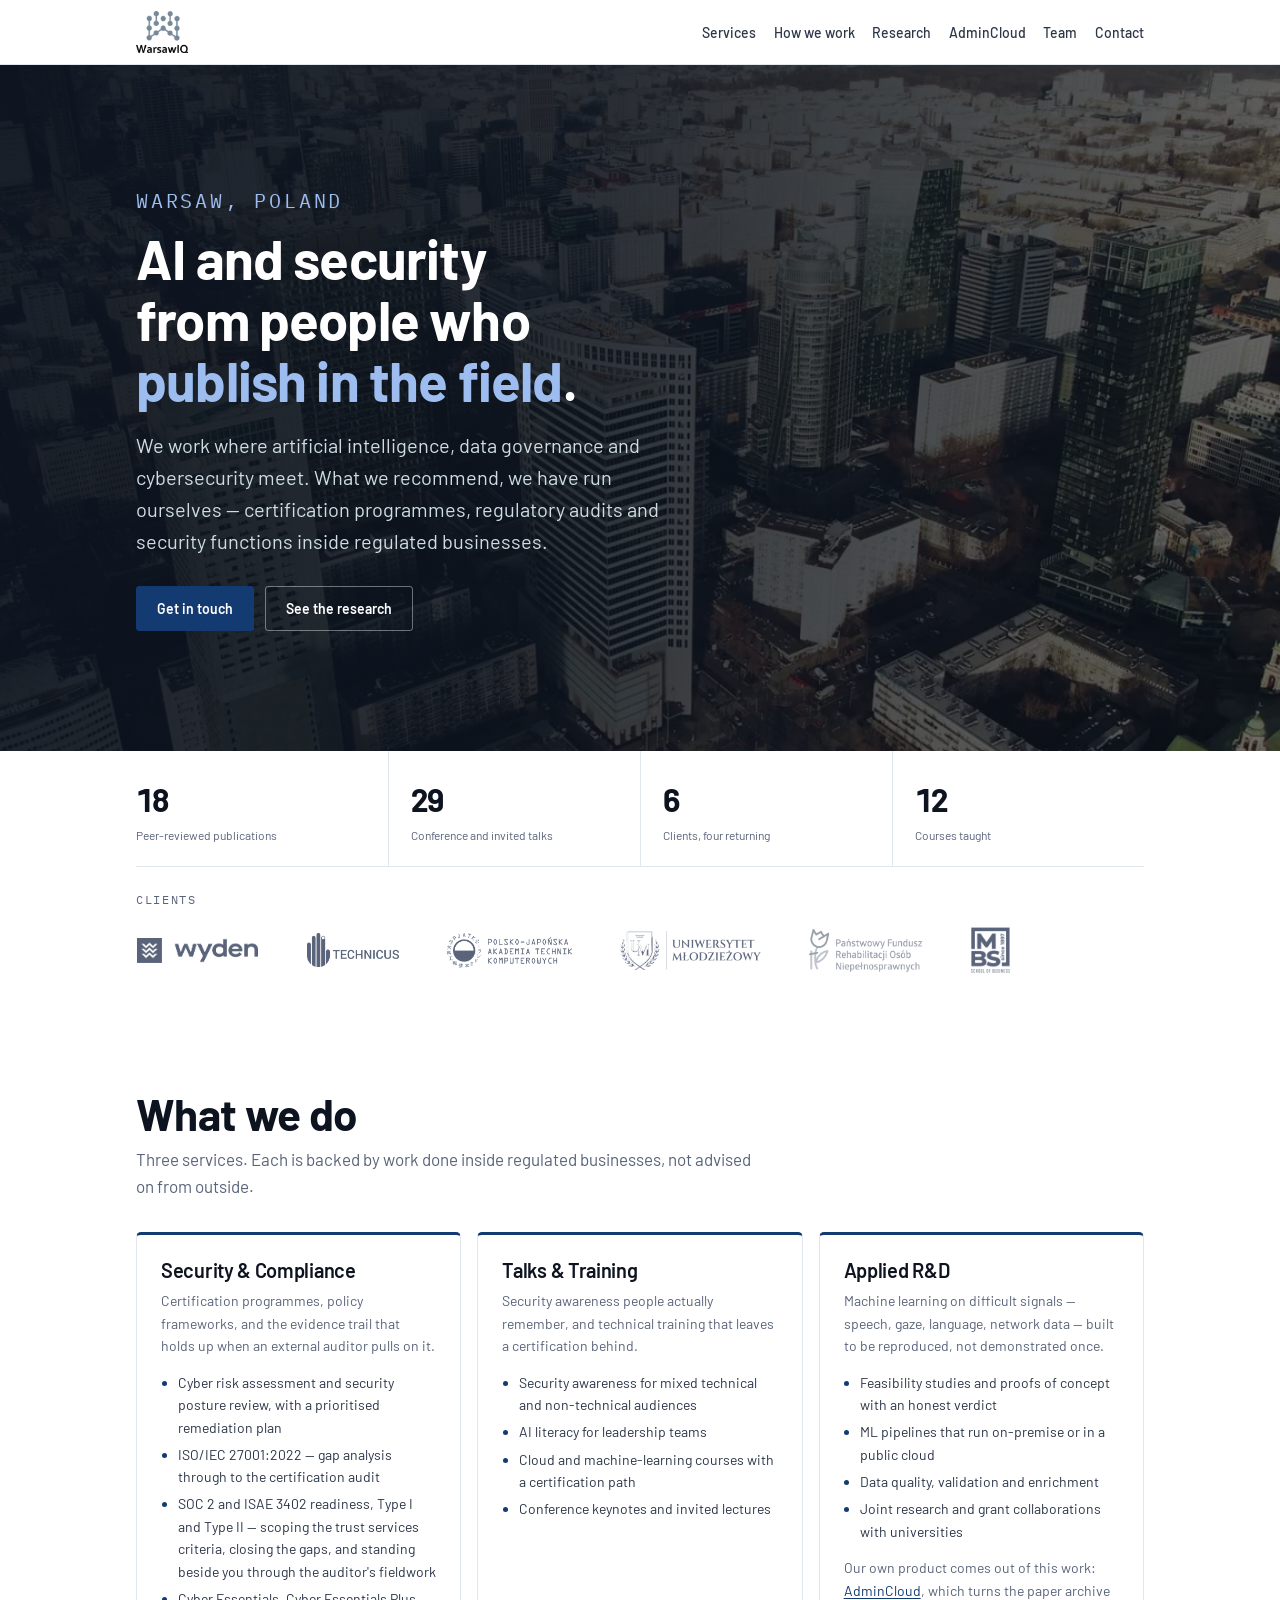
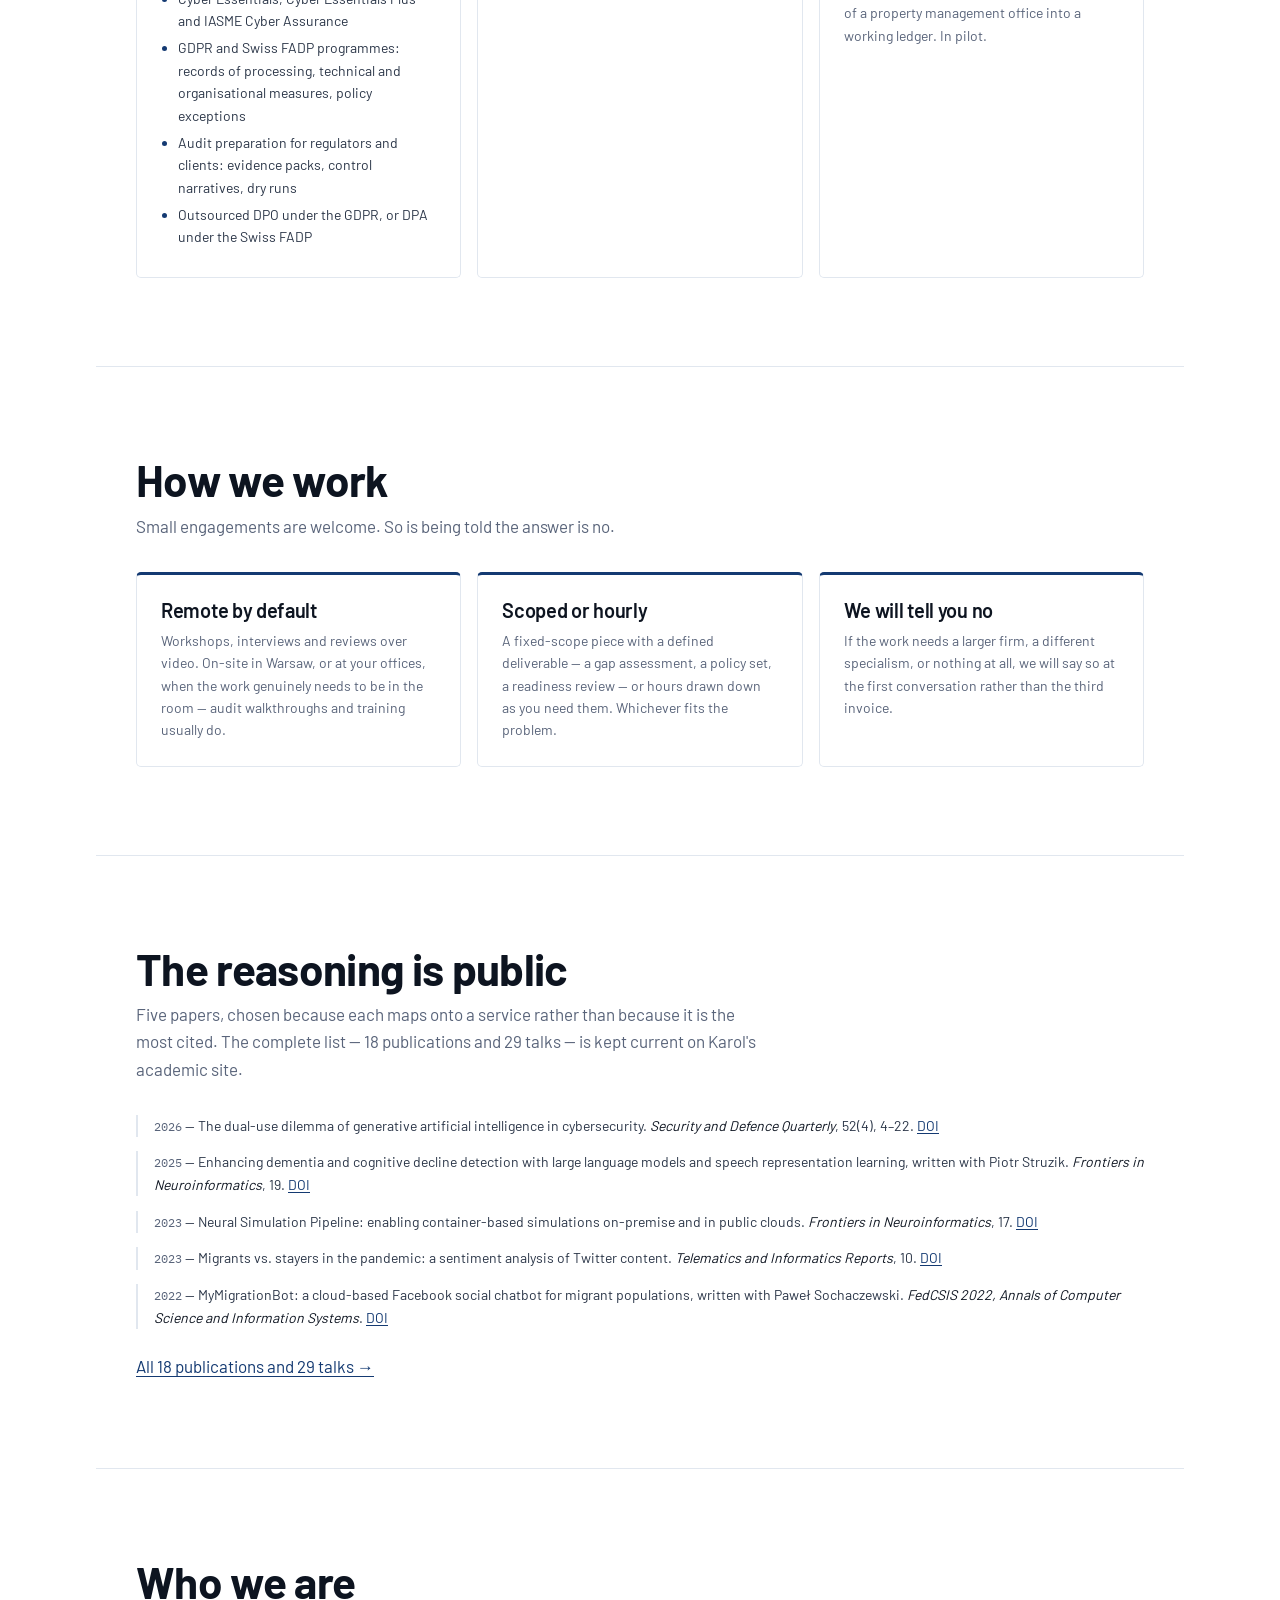
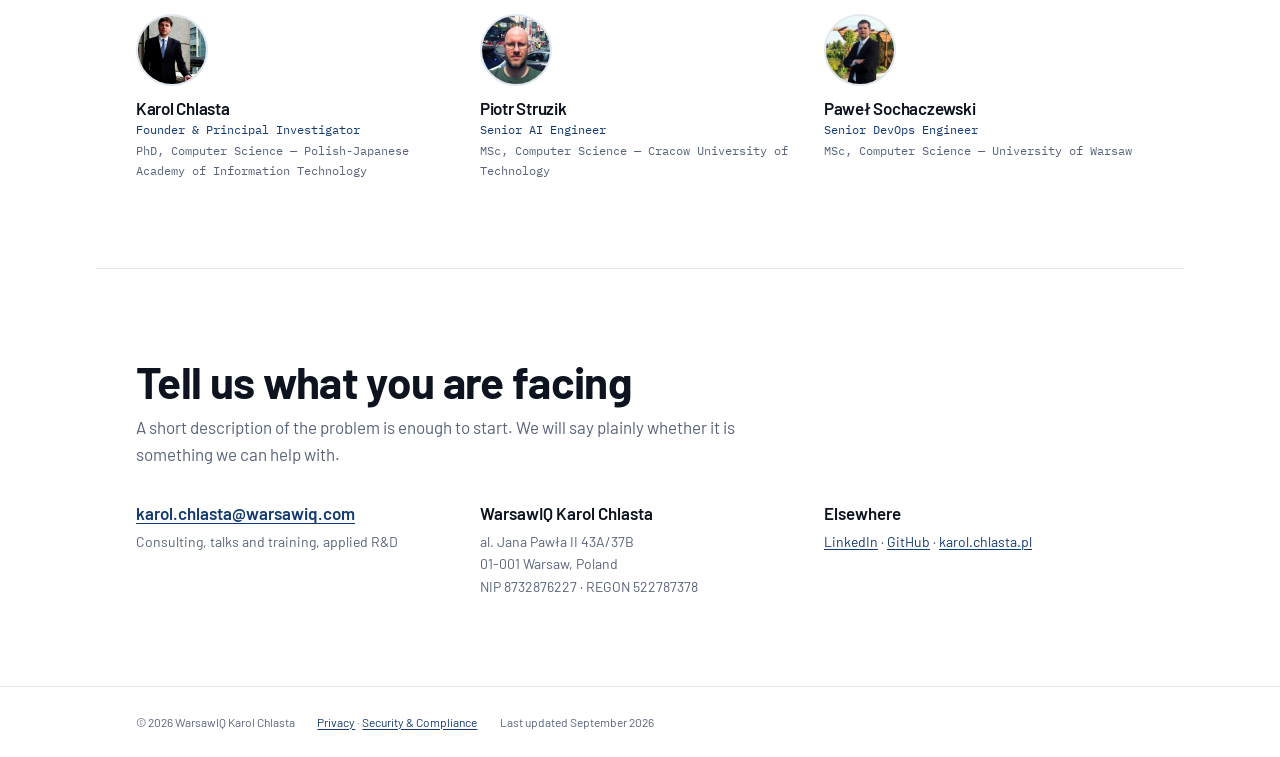
==== index.html @ de60cb81 "Give Paweł his senior title" ====
<!doctype html>
<html lang="en">
<head>
<meta charset="utf-8">
<meta name="viewport" content="width=device-width, initial-scale=1">
<title>WarsawIQ — AI and security from people who publish in the field</title>
<meta name="description" content="WarsawIQ is a Warsaw consultancy working where artificial intelligence, data governance and cybersecurity meet. Security and compliance, talks and training, applied R&amp;D.">
<link rel="canonical" href="https://warsawiq.com/">
<link rel="icon" href="/favicon.svg" type="image/svg+xml">
<link rel="manifest" href="/manifest.json">
<meta name="theme-color" content="#0d1218">

<meta property="og:type" content="website">
<meta property="og:title" content="WarsawIQ — AI and security from people who publish in the field">
<meta property="og:description" content="Security and compliance, talks and training, applied R&amp;D. Warsaw, Poland.">
<meta property="og:url" content="https://warsawiq.com/">
<meta property="og:image" content="https://warsawiq.com/assets/img/waw-poster.webp">
<meta name="twitter:card" content="summary_large_image">

<link rel="stylesheet" href="/assets/css/site.css">

<script type="application/ld+json">
{
  "@context": "https://schema.org",
  "@type": "ProfessionalService",
  "name": "WarsawIQ",
  "url": "https://warsawiq.com/",
  "logo": "https://warsawiq.com/assets/img/logo.webp",
  "email": "karol.chlasta@warsawiq.com",
  "address": {
    "@type": "PostalAddress",
    "streetAddress": "al. Jana Pawła II 43A/37B",
    "postalCode": "01-001",
    "addressLocality": "Warsaw",
    "addressCountry": "PL"
  },
  "vatID": "PL8732876227",
  "taxID": "8732876227",
  "founder": {
    "@type": "Person",
    "name": "Karol Chlasta",
    "url": "https://karol.chlasta.pl/",
    "sameAs": ["https://orcid.org/0000-0002-6539-566X"]
  },
  "sameAs": [
    "https://www.linkedin.com/company/warsawiq/",
    "https://github.com/WarsawIQ"
  ],
  "knowsAbout": [
    "Data governance", "Information security compliance", "ISO/IEC 27001",
    "GDPR", "Machine learning", "Applied artificial intelligence", "Security awareness training"
  ]
}
</script>
</head>
<body>

<a class="skip" href="#main">Skip to content</a>

<nav class="nav" aria-label="Primary">
  <div class="wrap">
    <a class="brand" href="/" aria-label="WarsawIQ — home">
      <img class="logo-light" src="/assets/img/logo-nav.webp" alt="WarsawIQ" width="160" height="127">
      <img class="logo-dark" src="/assets/img/logo-nav-dark.webp" alt="" width="160" height="127" aria-hidden="true">
    </a>
    <ul>
      <li><a href="#services">Services</a></li>
      <li><a href="#how">How we work</a></li>
      <li><a href="#research">Research</a></li>
      <li><a href="/admincloud/">AdminCloud</a></li>
      <li><a href="#team">Team</a></li>
      <li><a href="#contact">Contact</a></li>
    </ul>
  </div>
</nav>

<main id="main">

  <!-- hero -->
  <header class="hero">
    <video autoplay muted loop playsinline preload="none"
           poster="/assets/img/waw-poster.webp" aria-hidden="true" tabindex="-1">
      <source src="/assets/video/waw.mp4" type="video/mp4">
    </video>
    <div class="wrap">
      <div class="hero-inner">
        <p class="eyebrow">Warsaw, Poland</p>
        <h1>AI and security from people who <em>publish in the field</em>.</h1>
        <p>We work where artificial intelligence, data governance and cybersecurity meet.
          What we recommend, we have run ourselves — certification programmes, regulatory audits
          and security functions inside regulated businesses.</p>
        <div class="cta">
          <a class="btn" href="#contact">Get in touch</a>
          <a class="btn btn--ghost" href="#research">See the research</a>
        </div>
      </div>
    </div>
  </header>

  <!-- proof -->
  <section class="wrap" aria-label="At a glance">
    <dl class="proof">
      <div><dt>18</dt><dd>Peer-reviewed publications</dd></div>
      <div><dt>29</dt><dd>Conference and invited talks</dd></div>
      <div><dt>6</dt><dd>Clients, four returning</dd></div>
      <div><dt>12</dt><dd>Courses taught</dd></div>
    </dl>

    <h2 class="clients-head">Clients</h2>
    <ul class="clients">
        <li><span class="clogo" style="--m:url(/assets/img/clients/wyden.png); --ar:4.828; --k:0.69"></span><span class="name">Wyden</span></li>
        <li><span class="clogo" style="--m:url(/assets/img/clients/technicus.png); --ar:2.719; --k:0.92"></span><span class="name">Technicus</span></li>
        <li><span class="clogo" style="--m:url(/assets/img/clients/pjait.png); --ar:3.578; --k:0.95"></span><span class="name">Polish-Japanese Academy of Information Technology</span></li>
        <li><span class="clogo" style="--m:url(/assets/img/clients/um.png); --ar:3.656; --k:1.05"></span><span class="name">Uniwersytet Młodzieżowy</span></li>
        <li><span class="clogo" style="--m:url(/assets/img/clients/pfron.png); --ar:2.617; --k:1.18"></span><span class="name">Państwowy Fundusz Rehabilitacji Osób Niepełnosprawnych</span></li>
        <li><span class="clogo" style="--m:url(/assets/img/clients/mbs.png); --ar:0.857; --k:1.25"></span><span class="name">Montpellier Business School</span></li>
    </ul>
  </section>

  <!-- services -->
  <section class="wrap section" id="services">
    <h2 class="sechead">What we do</h2>
    <p class="lede">Three services. Each is backed by work done inside regulated businesses, not
      advised on from outside.</p>

    <div class="cards">
      <article class="card">
        <h3>Security &amp; Compliance</h3>
        <p>Certification programmes, policy frameworks, and the evidence trail that holds up when
          an external auditor pulls on it.</p>
        <ul>
          <li>Cyber risk assessment and security posture review, with a prioritised remediation plan</li>
          <li>ISO/IEC 27001:2022 — gap analysis through to the certification audit</li>
          <li>SOC 2 and ISAE 3402 readiness, Type I and Type II — scoping the trust services
            criteria, closing the gaps, and standing beside you through the auditor's fieldwork</li>
          <li>Cyber Essentials, Cyber Essentials Plus and IASME Cyber Assurance</li>
          <li>GDPR and Swiss FADP programmes: records of processing, technical and organisational
            measures, policy exceptions</li>
          <li>Audit preparation for regulators and clients: evidence packs, control narratives,
            dry runs</li>
          <li>Outsourced DPO under the GDPR, or DPA under the Swiss FADP</li>
        </ul>
      </article>

      <article class="card">
        <h3>Talks &amp; Training</h3>
        <p>Security awareness people actually remember, and technical training that leaves a
          certification behind.</p>
        <ul>
          <li>Security awareness for mixed technical and non-technical audiences</li>
          <li>AI literacy for leadership teams</li>
          <li>Cloud and machine-learning courses with a certification path</li>
          <li>Conference keynotes and invited lectures</li>
        </ul>
      </article>

      <article class="card">
        <h3>Applied R&amp;D</h3>
        <p>Machine learning on difficult signals — speech, gaze, language, network data — built to
          be reproduced, not demonstrated once.</p>
        <ul>
          <li>Feasibility studies and proofs of concept with an honest verdict</li>
          <li>ML pipelines that run on-premise or in a public cloud</li>
          <li>Data quality, validation and enrichment</li>
          <li>Joint research and grant collaborations with universities</li>
        </ul>
        <p style="margin-top:0.9rem">Our own product comes out of this work:
          <a href="/admincloud/">AdminCloud</a>, which turns the paper archive of a property
          management office into a working ledger. In pilot.</p>
      </article>
    </div>
  </section>

  <!-- how we work -->
  <section class="wrap section" id="how">
    <h2 class="sechead">How we work</h2>
    <p class="lede">Small engagements are welcome. So is being told the answer is no.</p>

    <div class="cards">
      <article class="card">
        <h3>Remote by default</h3>
        <p>Workshops, interviews and reviews over video. On-site in Warsaw, or at your offices,
          when the work genuinely needs to be in the room — audit walkthroughs and training
          usually do.</p>
      </article>
      <article class="card">
        <h3>Scoped or hourly</h3>
        <p>A fixed-scope piece with a defined deliverable — a gap assessment, a policy set, a
          readiness review — or hours drawn down as you need them. Whichever fits the problem.</p>
      </article>
      <article class="card">
        <h3>We will tell you no</h3>
        <p>If the work needs a larger firm, a different specialism, or nothing at all, we will
          say so at the first conversation rather than the third invoice.</p>
      </article>
    </div>
  </section>

  <!-- research -->
  <section class="wrap section" id="research">
    <h2 class="sechead">The reasoning is public</h2>
    <p class="lede">Five papers, chosen because each maps onto a service rather than because it is
      the most cited. The complete list — 18 publications and 29 talks — is kept current on
      Karol's academic site.</p>

    <ol class="pubs">
      <li>
        <span class="year">2026</span> — The dual-use dilemma of generative artificial intelligence
        in cybersecurity. <cite>Security and Defence Quarterly</cite>, 52(4), 4–22.
        <a href="https://doi.org/10.35467/sdq/217364">DOI</a>
      </li>
      <li>
        <span class="year">2025</span> — Enhancing dementia and cognitive decline detection with
        large language models and speech representation learning, written with Piotr Struzik.
        <cite>Frontiers in Neuroinformatics</cite>, 19.
        <a href="https://doi.org/10.3389/fninf.2025.1679664">DOI</a>
      </li>
      <li>
        <span class="year">2023</span> — Neural Simulation Pipeline: enabling container-based
        simulations on-premise and in public clouds.
        <cite>Frontiers in Neuroinformatics</cite>, 17.
        <a href="https://doi.org/10.3389/fninf.2023.1122470">DOI</a>
      </li>
      <li>
        <span class="year">2023</span> — Migrants vs. stayers in the pandemic: a sentiment analysis
        of Twitter content. <cite>Telematics and Informatics Reports</cite>, 10.
        <a href="https://doi.org/10.1016/j.teler.2023.100059">DOI</a>
      </li>
      <li>
        <span class="year">2022</span> — MyMigrationBot: a cloud-based Facebook social chatbot for
        migrant populations, written with Paweł Sochaczewski.
        <cite>FedCSIS 2022, Annals of Computer Science and Information Systems</cite>.
        <a href="https://doi.org/10.15439/2022F187">DOI</a>
      </li>
    </ol>

    <p style="margin-top:1.5rem">
      <a href="https://karol.chlasta.pl/publications/">All 18 publications and 29 talks →</a>
    </p>
  </section>

  <!-- team -->
  <section class="wrap section" id="team">
    <h2 class="sechead">Who we are</h2>
    <div class="people">
      <article class="person">
        <img src="/assets/img/karol.jpeg" alt="" width="72" height="72" loading="lazy" decoding="async">
        <h3>Karol Chlasta</h3>
        <span class="role">Founder &amp; Principal Investigator</span>
        <span class="degree">PhD, Computer Science — Polish-Japanese Academy of Information Technology</span>
      </article>

      <article class="person">
        <img src="/assets/img/piotr.jpeg" alt="" width="72" height="72" loading="lazy" decoding="async">
        <h3>Piotr Struzik</h3>
        <span class="role">Senior AI Engineer</span>
        <span class="degree">MSc, Computer Science — Cracow University of Technology</span>
      </article>

      <article class="person">
        <img src="/assets/img/pawel.jpeg" alt="" width="72" height="72" loading="lazy" decoding="async">
        <h3>Paweł Sochaczewski</h3>
        <span class="role">Senior DevOps Engineer</span>
        <span class="degree">MSc, Computer Science — University of Warsaw</span>
      </article>
    </div>
  </section>

  <!-- contact -->
  <section class="wrap section" id="contact">
    <h2 class="sechead">Tell us what you are facing</h2>
    <p class="lede">A short description of the problem is enough to start. We will say plainly
      whether it is something we can help with.</p>

    <dl class="contact">
      <div>
        <dt><a href="mailto:karol.chlasta@warsawiq.com">karol.chlasta@warsawiq.com</a></dt>
        <dd>Consulting, talks and training, applied R&amp;D</dd>
      </div>
      <div>
        <dt>WarsawIQ Karol Chlasta</dt>
        <dd>al. Jana Pawła II 43A/37B<br>01-001 Warsaw, Poland<br>NIP 8732876227 · REGON 522787378</dd>
      </div>
      <div>
        <dt>Elsewhere</dt>
        <dd>
          <a href="https://www.linkedin.com/company/warsawiq/">LinkedIn</a> ·
          <a href="https://github.com/WarsawIQ">GitHub</a> ·
          <a href="https://karol.chlasta.pl/">karol.chlasta.pl</a>
        </dd>
      </div>
    </dl>
  </section>

</main>

<footer class="site">
  <div class="wrap">
    <span>© 2026 WarsawIQ Karol Chlasta</span>
    <span><a href="/privacy/">Privacy</a> · <a href="/security/">Security &amp; Compliance</a></span>
    <span>Last updated September 2026</span>
  </div>
</footer>

<script src="/assets/js/site.js" defer></script>
</body>
</html>
---- assets/css/site.css ----
/* WarsawIQ — warsawiq.com
   Palette shared with karol.chlasta.pl: navy #143a72 on white, lightened to
   #86abe9 on dark. The two sites are deliberately one visual family.
   Type: Barlow, a DIN-lineage grotesque matching the Bahnschrift wordmark in
   the logo. Self-hosted fonts, no third-party requests. */

/* ---------- fonts ---------- */

@font-face { font-family: "Barlow"; font-style: normal; font-weight: 400; font-display: swap;
  src: url("/assets/fonts/barlow-400-latin-ext.woff2") format("woff2");
  unicode-range: U+0100-02BA, U+02BD-02C5, U+02C7-02CC, U+02CE-02D7, U+02DD-02FF, U+0304, U+0308, U+0329, U+1D00-1DBF, U+1E00-1E9F, U+1EF2-1EFF, U+2020, U+20A0-20AB, U+20AD-20C0, U+2113, U+2C60-2C7F, U+A720-A7FF; }
@font-face { font-family: "Barlow"; font-style: normal; font-weight: 400; font-display: swap;
  src: url("/assets/fonts/barlow-400-latin.woff2") format("woff2");
  unicode-range: U+0000-00FF, U+0131, U+0152-0153, U+02BB-02BC, U+02C6, U+02DA, U+02DC, U+0304, U+0308, U+0329, U+2000-206F, U+20AC, U+2122, U+2191, U+2193, U+2212, U+2215, U+FEFF, U+FFFD; }
@font-face { font-family: "Barlow"; font-style: normal; font-weight: 500; font-display: swap;
  src: url("/assets/fonts/barlow-500-latin-ext.woff2") format("woff2");
  unicode-range: U+0100-02BA, U+02BD-02C5, U+02C7-02CC, U+02CE-02D7, U+02DD-02FF, U+0304, U+0308, U+0329, U+1D00-1DBF, U+1E00-1E9F, U+1EF2-1EFF, U+2020, U+20A0-20AB, U+20AD-20C0, U+2113, U+2C60-2C7F, U+A720-A7FF; }
@font-face { font-family: "Barlow"; font-style: normal; font-weight: 500; font-display: swap;
  src: url("/assets/fonts/barlow-500-latin.woff2") format("woff2");
  unicode-range: U+0000-00FF, U+0131, U+0152-0153, U+02BB-02BC, U+02C6, U+02DA, U+02DC, U+0304, U+0308, U+0329, U+2000-206F, U+20AC, U+2122, U+2191, U+2193, U+2212, U+2215, U+FEFF, U+FFFD; }
@font-face { font-family: "Barlow"; font-style: normal; font-weight: 600; font-display: swap;
  src: url("/assets/fonts/barlow-600-latin-ext.woff2") format("woff2");
  unicode-range: U+0100-02BA, U+02BD-02C5, U+02C7-02CC, U+02CE-02D7, U+02DD-02FF, U+0304, U+0308, U+0329, U+1D00-1DBF, U+1E00-1E9F, U+1EF2-1EFF, U+2020, U+20A0-20AB, U+20AD-20C0, U+2113, U+2C60-2C7F, U+A720-A7FF; }
@font-face { font-family: "Barlow"; font-style: normal; font-weight: 600; font-display: swap;
  src: url("/assets/fonts/barlow-600-latin.woff2") format("woff2");
  unicode-range: U+0000-00FF, U+0131, U+0152-0153, U+02BB-02BC, U+02C6, U+02DA, U+02DC, U+0304, U+0308, U+0329, U+2000-206F, U+20AC, U+2122, U+2191, U+2193, U+2212, U+2215, U+FEFF, U+FFFD; }
@font-face { font-family: "Barlow"; font-style: normal; font-weight: 700; font-display: swap;
  src: url("/assets/fonts/barlow-700-latin-ext.woff2") format("woff2");
  unicode-range: U+0100-02BA, U+02BD-02C5, U+02C7-02CC, U+02CE-02D7, U+02DD-02FF, U+0304, U+0308, U+0329, U+1D00-1DBF, U+1E00-1E9F, U+1EF2-1EFF, U+2020, U+20A0-20AB, U+20AD-20C0, U+2113, U+2C60-2C7F, U+A720-A7FF; }
@font-face { font-family: "Barlow"; font-style: normal; font-weight: 700; font-display: swap;
  src: url("/assets/fonts/barlow-700-latin.woff2") format("woff2");
  unicode-range: U+0000-00FF, U+0131, U+0152-0153, U+02BB-02BC, U+02C6, U+02DA, U+02DC, U+0304, U+0308, U+0329, U+2000-206F, U+20AC, U+2122, U+2191, U+2193, U+2212, U+2215, U+FEFF, U+FFFD; }
@font-face { font-family: "IBM Plex Mono"; font-style: normal; font-weight: 400; font-display: swap;
  src: url("/assets/fonts/ibm-plex-mono-latin-ext-400-normal.woff2") format("woff2");
  unicode-range: U+0100-02BA, U+02BD-02C5, U+02C7-02CC, U+02CE-02D7, U+02DD-02FF, U+1E00-1E9F, U+1EF2-1EFF, U+2020, U+20A0-20AB, U+20AD-20C0, U+2113, U+2C60-2C7F, U+A720-A7FF; }
@font-face { font-family: "IBM Plex Mono"; font-style: normal; font-weight: 400; font-display: swap;
  src: url("/assets/fonts/ibm-plex-mono-latin-400-normal.woff2") format("woff2");
  unicode-range: U+0000-00FF, U+0131, U+0152-0153, U+02BB-02BC, U+02C6, U+02DA, U+02DC, U+2000-206F, U+2074, U+20AC, U+2122, U+2191, U+2193, U+2212, U+2215, U+FEFF, U+FFFD; }

/* ---------- tokens ---------- */

:root {
  --paper:   #ffffff;
  --surface: #ffffff;
  --panel:   #f3f6fa;
  --ink:     #0d1420;
  --ink-soft:#2b3648;
  --muted:   #59647a;
  --hair:    #e1e7ef;

  --navy:    #143a72;
  --gold:    #9c7222;
  --accent:  #143a72;
  --accent-weak: #e8eef8;

  --sans: "Barlow", -apple-system, BlinkMacSystemFont, "Segoe UI", Roboto, sans-serif;
  --mono: "IBM Plex Mono", ui-monospace, Menlo, Consolas, monospace;

  --s--2: 0.75rem;  --s--1: 0.875rem; --s-0: 1.0625rem; --s-1: 1.25rem;
  --s-2:  1.5rem;   --s-3:  2rem;     --s-4: 2.75rem;   --s-5: clamp(2.5rem, 6vw, 4rem);

  --measure: 62ch;
  --gutter: clamp(1.1rem, 4vw, 2.5rem);
  --page: 68rem;

  color-scheme: light;
}

@media (prefers-color-scheme: dark) {
  :root:not([data-theme="light"]) {
    --paper:   #0d1218;
    --surface: #151d28;
    --panel:   #151d28;
    --ink:     #e6eaf1;
    --ink-soft:#c2cbdb;
    --muted:   #8593a8;
    --hair:    #222c39;
    --navy:    #86abe9;
    --gold:    #d3a24a;
    --accent:  #86abe9;
    --accent-weak: #16233a;
    color-scheme: dark;
  }
  :root:not([data-theme="light"]) .brand .logo-light { display: none; }
  :root:not([data-theme="light"]) .brand .logo-dark  { display: block; }
}
:root[data-theme="dark"] {
  --paper:   #0d1218;
  --surface: #151d28;
  --panel:   #151d28;
  --ink:   #e6eaf1;
  --ink-soft:#c2cbdb;
  --muted:   #8593a8;
  --hair:  #222c39;
  --navy:  #86abe9;
  --gold:  #d3a24a;
  --accent:  #86abe9;
  --accent-weak: #16233a;
  color-scheme: dark;
}
:root[data-theme="dark"] .brand .logo-light { display: none; }
:root[data-theme="dark"] .brand .logo-dark  { display: block; }
:root[data-theme="light"] {
  --paper:   #ffffff;
  --surface: #ffffff;
  --panel:   #f3f6fa;
  --ink:     #0d1420;
  --ink-soft:#2b3648;
  --muted:   #59647a;
  --hair:    #e1e7ef;
  --navy:    #143a72;
  --gold:    #9c7222;
  --accent:  #143a72;
  --accent-weak: #e8eef8;
  color-scheme: light;
}
:root[data-theme="light"] .brand .logo-light { display: block; }
:root[data-theme="light"] .brand .logo-dark  { display: none; }

/* ---------- base ---------- */

*, *::before, *::after { box-sizing: border-box; }

body {
  margin: 0;
  background: var(--paper);
  color: var(--ink);
  font-family: var(--sans);
  font-size: var(--s-0);
  line-height: 1.6;
  -webkit-font-smoothing: antialiased;
}

h1, h2, h3 { line-height: 1.12; letter-spacing: -0.015em; text-wrap: balance; margin: 0; }
p { margin: 0; }
img, svg, video { max-width: 100%; height: auto; display: block; }

a { color: var(--accent); text-decoration-thickness: 1px; text-underline-offset: 0.16em; }
a:hover { text-decoration-thickness: 2px; }
:focus-visible { outline: 2px solid var(--accent); outline-offset: 3px; border-radius: 2px; }

.wrap { max-width: var(--page); margin: 0 auto; padding-inline: var(--gutter); }
.section { padding-block: clamp(3rem, 8vw, 5.5rem); }
.section + .section { border-top: 1px solid var(--hair); }

.skip {
  position: absolute; left: -9999px;
  background: var(--surface); color: var(--ink); padding: 0.6rem 1rem; z-index: 50;
}
.skip:focus { left: var(--gutter); top: 0.6rem; }

.eyebrow {
  font-family: var(--mono); font-size: var(--s--2);
  letter-spacing: 0.14em; text-transform: uppercase; color: var(--muted);
  margin: 0 0 0.75rem;
}

/* ---------- nav ---------- */

.nav { border-bottom: 1px solid var(--hair); background: var(--surface); }
.nav .wrap { display: flex; align-items: center; gap: 1.25rem; min-height: 4rem; flex-wrap: wrap; }
.brand { display: flex; align-items: center; gap: 0.6rem; text-decoration: none; color: inherit; margin-right: auto; }
.brand img { height: 2.6rem; width: auto; object-fit: contain; }
/* The wordmark inside the logo is black, so it needs a light-on-dark twin.
   Switched the same three ways as the colour tokens, so the manual toggle
   works as well as the OS preference. */
.brand .logo-dark { display: none; }

.nav ul { display: flex; gap: 1.1rem; list-style: none; margin: 0; padding: 0; flex-wrap: wrap; }
.nav a { color: var(--ink-soft); text-decoration: none; font-size: var(--s--1); font-weight: 500; }
.nav a:hover { color: var(--accent); }


/* ---------- hero ---------- */

.hero { position: relative; overflow: hidden; background: var(--panel); }
.hero video, .hero .poster {
  position: absolute; inset: 0; width: 100%; height: 100%;
  object-fit: cover; z-index: 0;
}
.hero::after {
  content: ""; position: absolute; inset: 0; z-index: 1;
  background: linear-gradient(105deg,
    rgb(13 20 32 / 0.94) 0%, rgb(13 20 32 / 0.86) 42%, rgb(13 20 32 / 0.55) 100%);
}
.hero .wrap { position: relative; z-index: 2; padding-block: clamp(4rem, 12vw, 7.5rem); }
.hero-inner { max-width: 40rem; }
.hero .eyebrow { color: #9dbdf0; }
.hero h1 {
  font-size: clamp(2.1rem, 6vw, 3.4rem); font-weight: 700; color: #ffffff;
  margin-bottom: 1.1rem;
}
.hero h1 em { font-style: normal; color: #9dbdf0; }
.hero p { color: #cfdde3; font-size: var(--s-1); max-width: 34rem; }

.cta { display: flex; flex-wrap: wrap; gap: 0.7rem; margin-top: 1.8rem; }
.btn {
  display: inline-block; text-decoration: none; font-weight: 600; font-size: var(--s--1);
  padding: 0.65rem 1.25rem; border-radius: 3px;
  background: var(--navy); color: #ffffff; border: 1px solid var(--navy);
}
.btn:hover { background: #1b4a8f; border-color: #1b4a8f; }
.btn--ghost { background: transparent; color: #ffffff; border-color: rgb(255 255 255 / 0.4); }
.btn--ghost:hover { background: rgb(255 255 255 / 0.1); border-color: #ffffff; }

/* ---------- proof strip ---------- */

.proof { display: grid; grid-template-columns: repeat(auto-fit, minmax(11rem, 1fr)); margin: 0; }
.proof > div { padding: 1.4rem 0; }
.proof > div + div { border-left: 1px solid var(--hair); padding-left: 1.4rem; }
.proof dt { font-size: var(--s-3); font-weight: 700; letter-spacing: -0.03em; font-variant-numeric: tabular-nums; }
.proof dd { margin: 0.15rem 0 0; font-size: var(--s--2); color: var(--muted); line-height: 1.4; }

/* ---------- clients ---------- */

.clients-head {
  font-family: var(--mono); font-size: var(--s--2); font-weight: 500;
  letter-spacing: 0.14em; text-transform: uppercase; color: var(--muted);
  margin: 0 0 1.3rem; padding-top: 1.6rem; border-top: 1px solid var(--hair);
}

.clients {
  --base: 2.3rem;
  list-style: none; margin: 0; padding: 0 0 1.7rem;
  display: flex; flex-wrap: wrap; align-items: center;
  gap: clamp(1.5rem, 5vw, 3rem);
  color: var(--muted);
}
.clients li { display: flex; align-items: center; }

/* Each logo is a mask filled with currentColor, so a single file serves both
   themes. Where masks are unsupported, the client name shows as text instead. */
.clients .clogo { display: none; }
.clients .name { font-size: var(--s--1); }

@supports (mask-image: none) or (-webkit-mask-image: none) {
  .clients .clogo {
    display: block;
    height: calc(var(--base) * var(--k, 1));
    aspect-ratio: var(--ar);
    background-color: currentColor;
    -webkit-mask: var(--m) center / contain no-repeat;
            mask: var(--m) center / contain no-repeat;
  }
  .clients .name {
    position: absolute; width: 1px; height: 1px; padding: 0; margin: -1px;
    overflow: hidden; clip-path: inset(50%); white-space: nowrap; border: 0;
  }
}

/* ---------- generic blocks ---------- */

.sechead { font-size: var(--s-4); font-weight: 700; margin-bottom: 0.5rem; }
.lede { color: var(--muted); max-width: var(--measure); margin-bottom: 2rem; }

.cards { display: grid; grid-template-columns: repeat(auto-fit, minmax(17rem, 1fr)); gap: 1rem; }
.card {
  background: var(--surface); border: 1px solid var(--hair);
  border-radius: 5px; padding: 1.5rem;
  border-top: 3px solid var(--navy);
}
.card h3 { font-size: var(--s-1); font-weight: 600; margin-bottom: 0.55rem; }
.card p { color: var(--muted); font-size: var(--s--1); }
.card ul { margin: 0.9rem 0 0; padding-left: 1.05rem; font-size: var(--s--1); color: var(--ink-soft); }
.card li { margin-bottom: 0.3rem; }
.card li::marker { color: var(--accent); }

.pubs { list-style: none; margin: 0; padding: 0; display: grid; gap: 0.9rem; }
.pubs li {
  padding-left: 1rem; border-left: 2px solid var(--hair);
  font-size: var(--s--1); color: var(--ink-soft);
}
.pubs cite { font-style: italic; color: var(--ink); }
.pubs .year { font-family: var(--mono); font-size: var(--s--2); color: var(--muted); }

.people { display: grid; grid-template-columns: repeat(auto-fit, minmax(15rem, 1fr)); gap: 1.5rem; }
.person img {
  width: 4.5rem; height: 4.5rem; border-radius: 50%; object-fit: cover;
  margin-bottom: 0.8rem; border: 2px solid var(--hair);
}
.person h3 { font-size: var(--s-0); font-weight: 600; margin-bottom: 0.1rem; }
.person .degree {
  display: block; font-family: var(--mono); font-size: var(--s--2);
  color: var(--muted);
}
.person .role { font-family: var(--mono); font-size: var(--s--2); color: var(--accent); display: block; margin-bottom: 0.15rem; }

.contact { display: grid; grid-template-columns: repeat(auto-fit, minmax(16rem, 1fr)); gap: 1.5rem; margin: 0; }
.contact dt { font-weight: 600; margin-bottom: 0.2rem; }
.contact dd { margin: 0; font-size: var(--s--1); color: var(--muted); }

footer.site {
  border-top: 1px solid var(--hair); background: var(--surface);
  font-size: var(--s--2); color: var(--muted);
}
footer.site .wrap { padding-block: 1.6rem; display: flex; flex-wrap: wrap; gap: 0.6rem 1.4rem; }

@media (max-width: 40rem) {
  .proof > div + div { border-left: 0; padding-left: 0; border-top: 1px solid var(--hair); }
  .clients { --base: 2rem; gap: 1.3rem 1.7rem; }
}
@media (prefers-reduced-motion: reduce) {
  *, *::before, *::after { animation-duration: 0.001ms !important; transition-duration: 0.001ms !important; }
}

/* ---------- prose pages (privacy, security) ---------- */

.prose { max-width: 44rem; }
.prose h1 { font-size: var(--s-4); font-weight: 700; margin-bottom: 0.4rem; }
.prose h2 {
  font-size: var(--s-1); font-weight: 600; margin: 2.2rem 0 0.6rem;
  padding-top: 1.4rem; border-top: 1px solid var(--hair);
}
.prose h2:first-of-type { border-top: 0; padding-top: 0; }
.prose p { margin-bottom: 0.9rem; color: var(--ink-soft); }
.prose ul { margin: 0 0 1rem; padding-left: 1.1rem; color: var(--ink-soft); }
.prose li { margin-bottom: 0.4rem; }
.prose li::marker { color: var(--accent); }
.prose .lead {
  font-size: var(--s-1); color: var(--ink); border-left: 3px solid var(--accent);
  padding-left: 1rem; margin-bottom: 2rem;
}
.prose .back { display: inline-block; margin-top: 2.5rem; font-size: var(--s--1); }
.prose table { border-collapse: collapse; width: 100%; margin-bottom: 1.2rem; font-size: var(--s--1); }
.prose th, .prose td { text-align: left; padding: 0.5rem 0.8rem; border-bottom: 1px solid var(--hair); vertical-align: top; }
.prose th { font-family: var(--mono); font-size: var(--s--2); text-transform: uppercase; letter-spacing: 0.1em; color: var(--muted); font-weight: 500; }
.tablewrap { overflow-x: auto; }
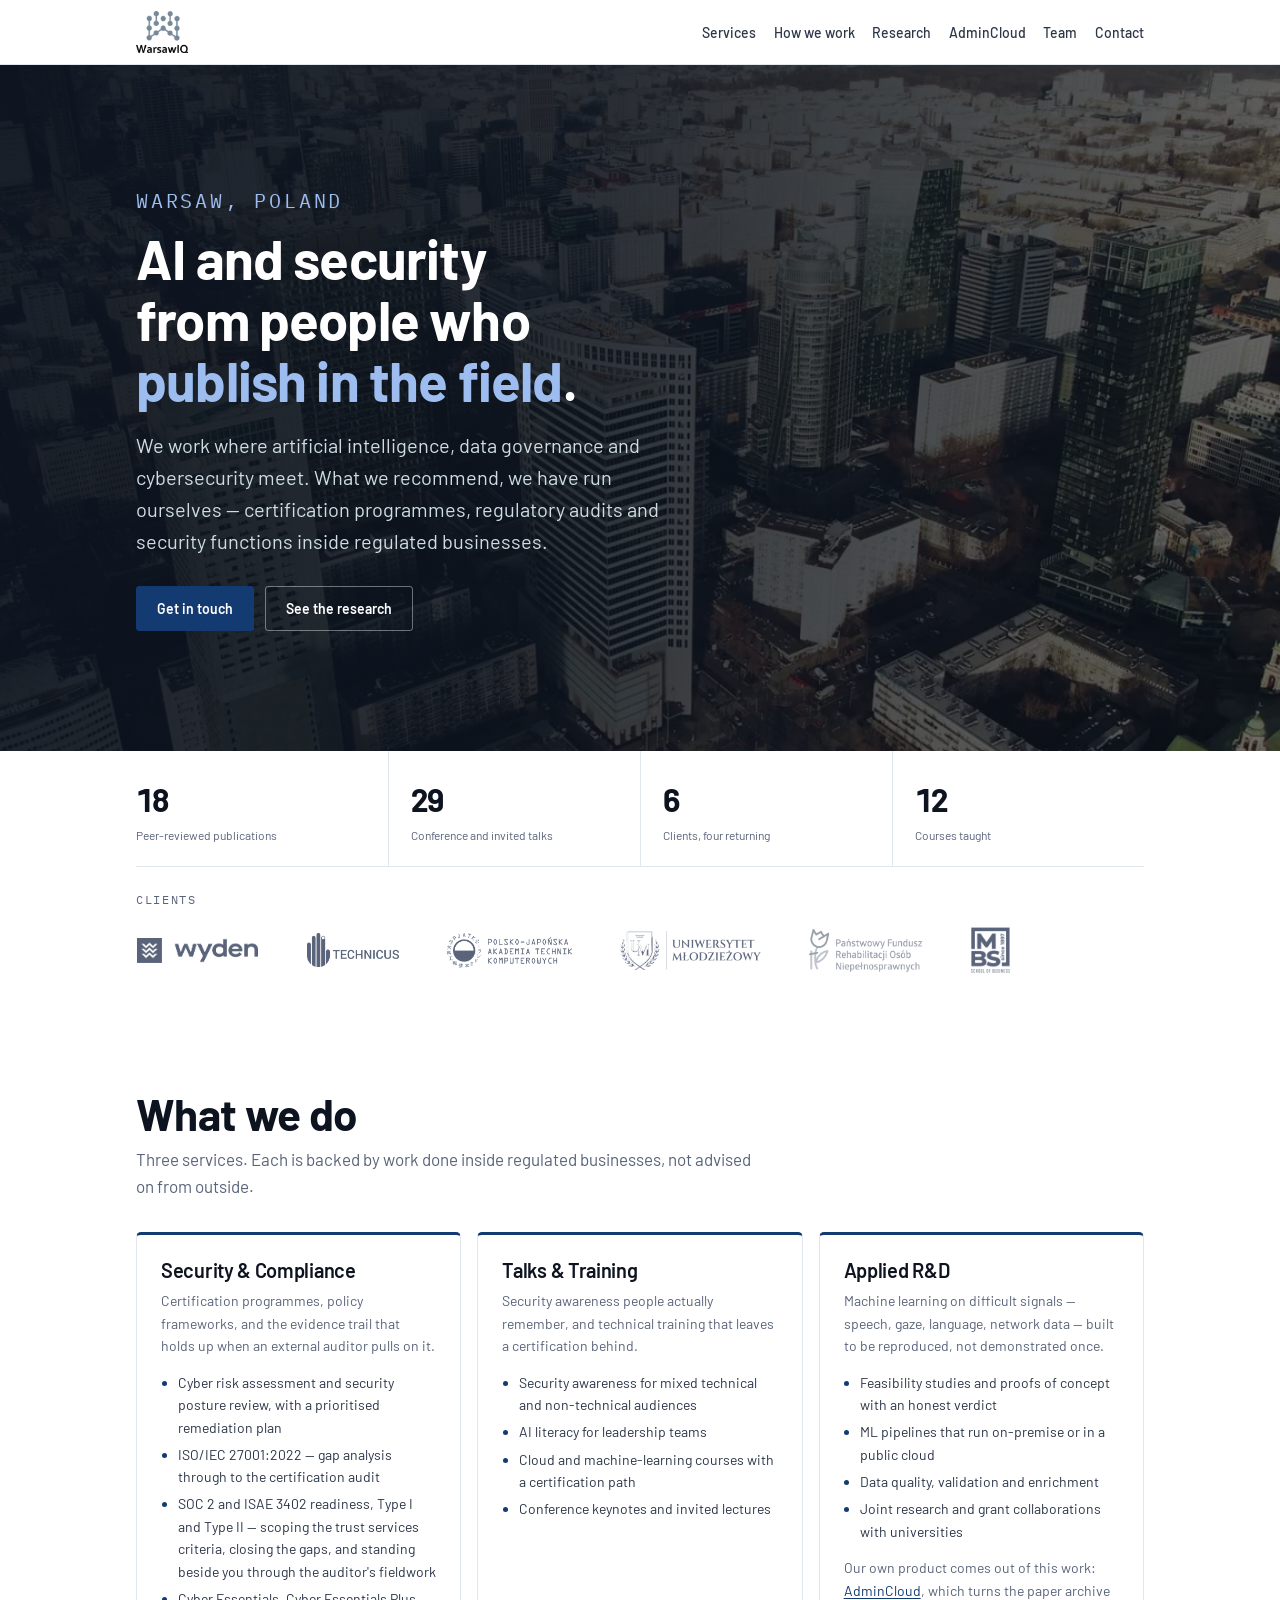
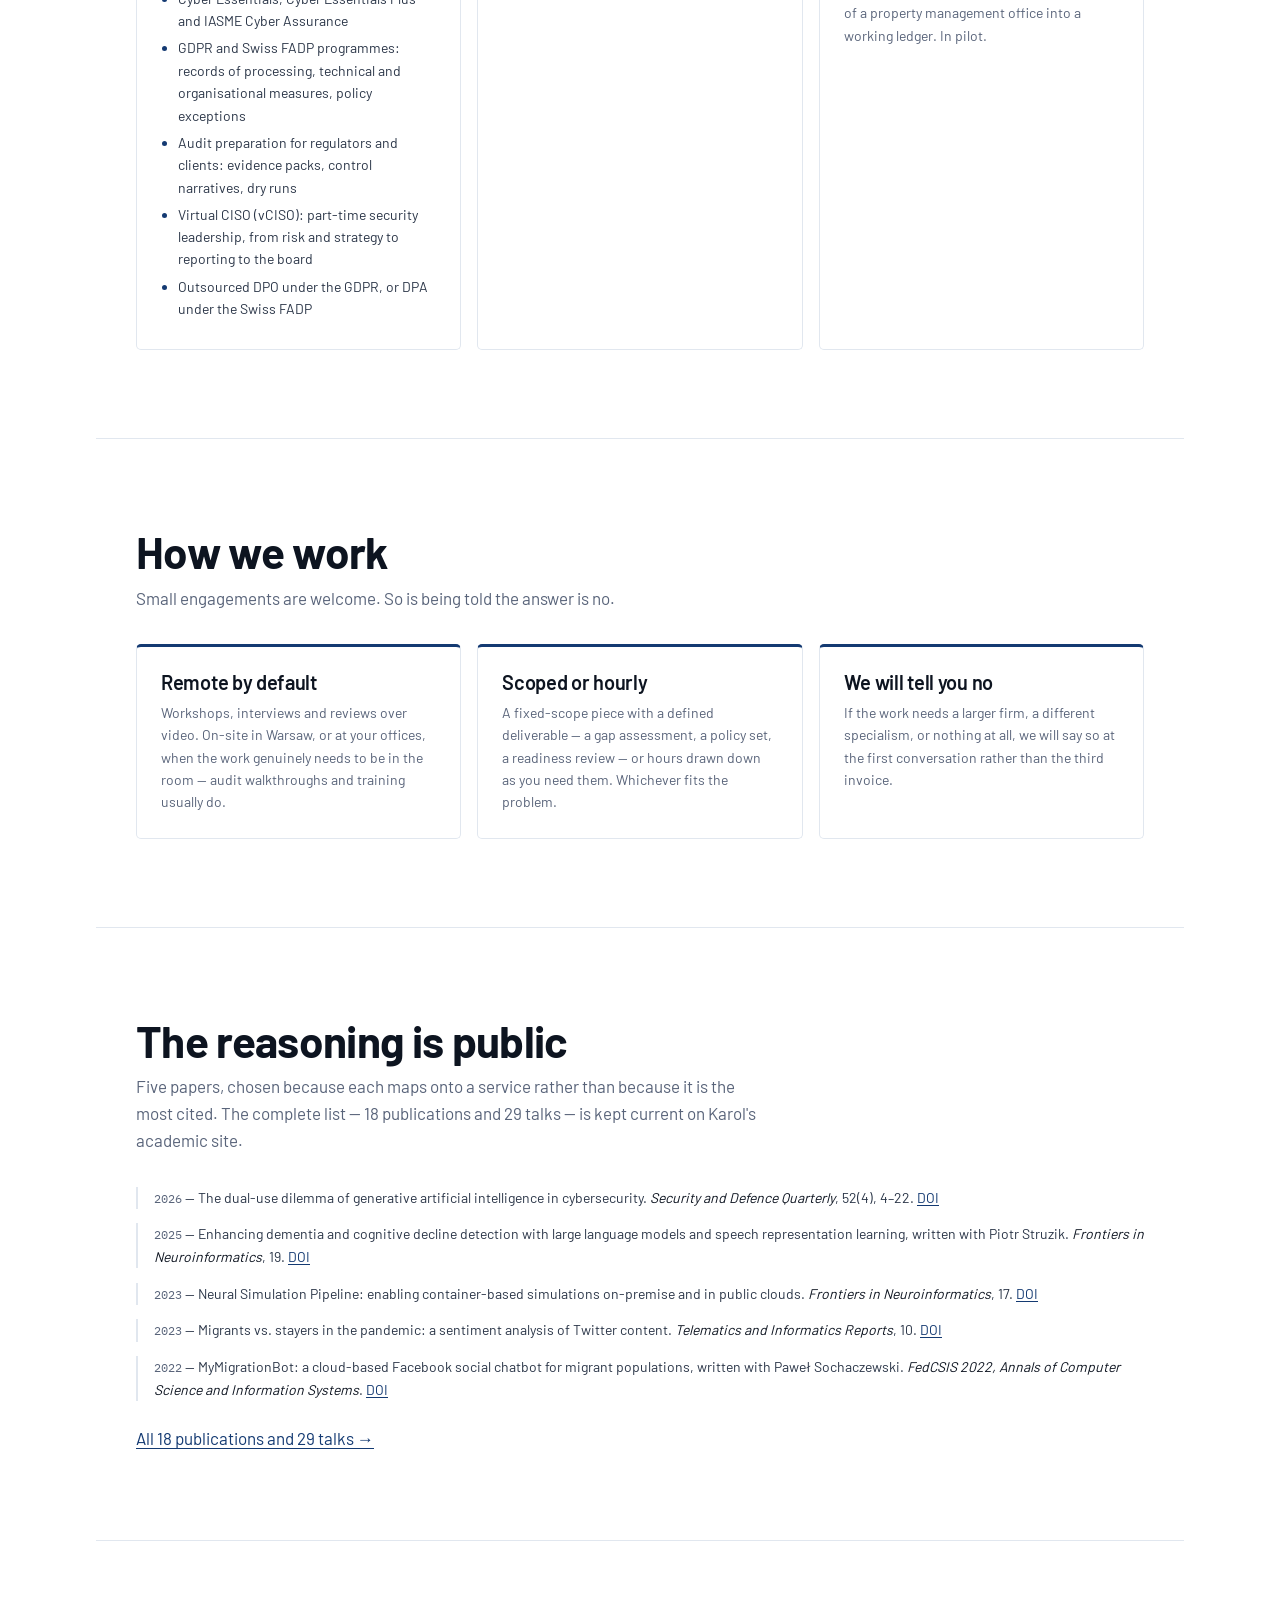
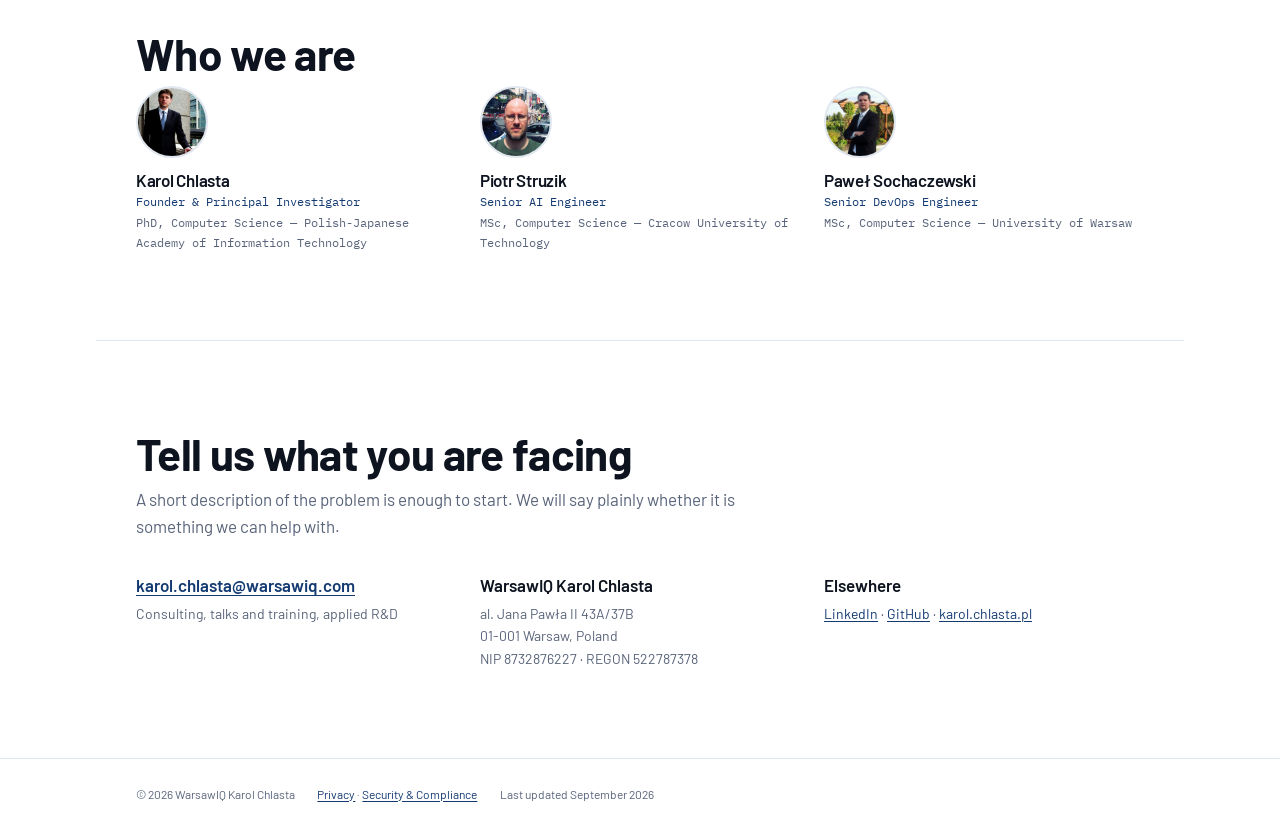
==== commit db8c491f: "List vCISO under Security & Compliance" ====
--- a/index.html
+++ b/index.html
@@ -138,6 +138,8 @@
             measures, policy exceptions</li>
           <li>Audit preparation for regulators and clients: evidence packs, control narratives,
             dry runs</li>
+          <li>Virtual CISO (vCISO): part-time security leadership, from risk and strategy to
+            reporting to the board</li>
           <li>Outsourced DPO under the GDPR, or DPA under the Swiss FADP</li>
         </ul>
       </article>
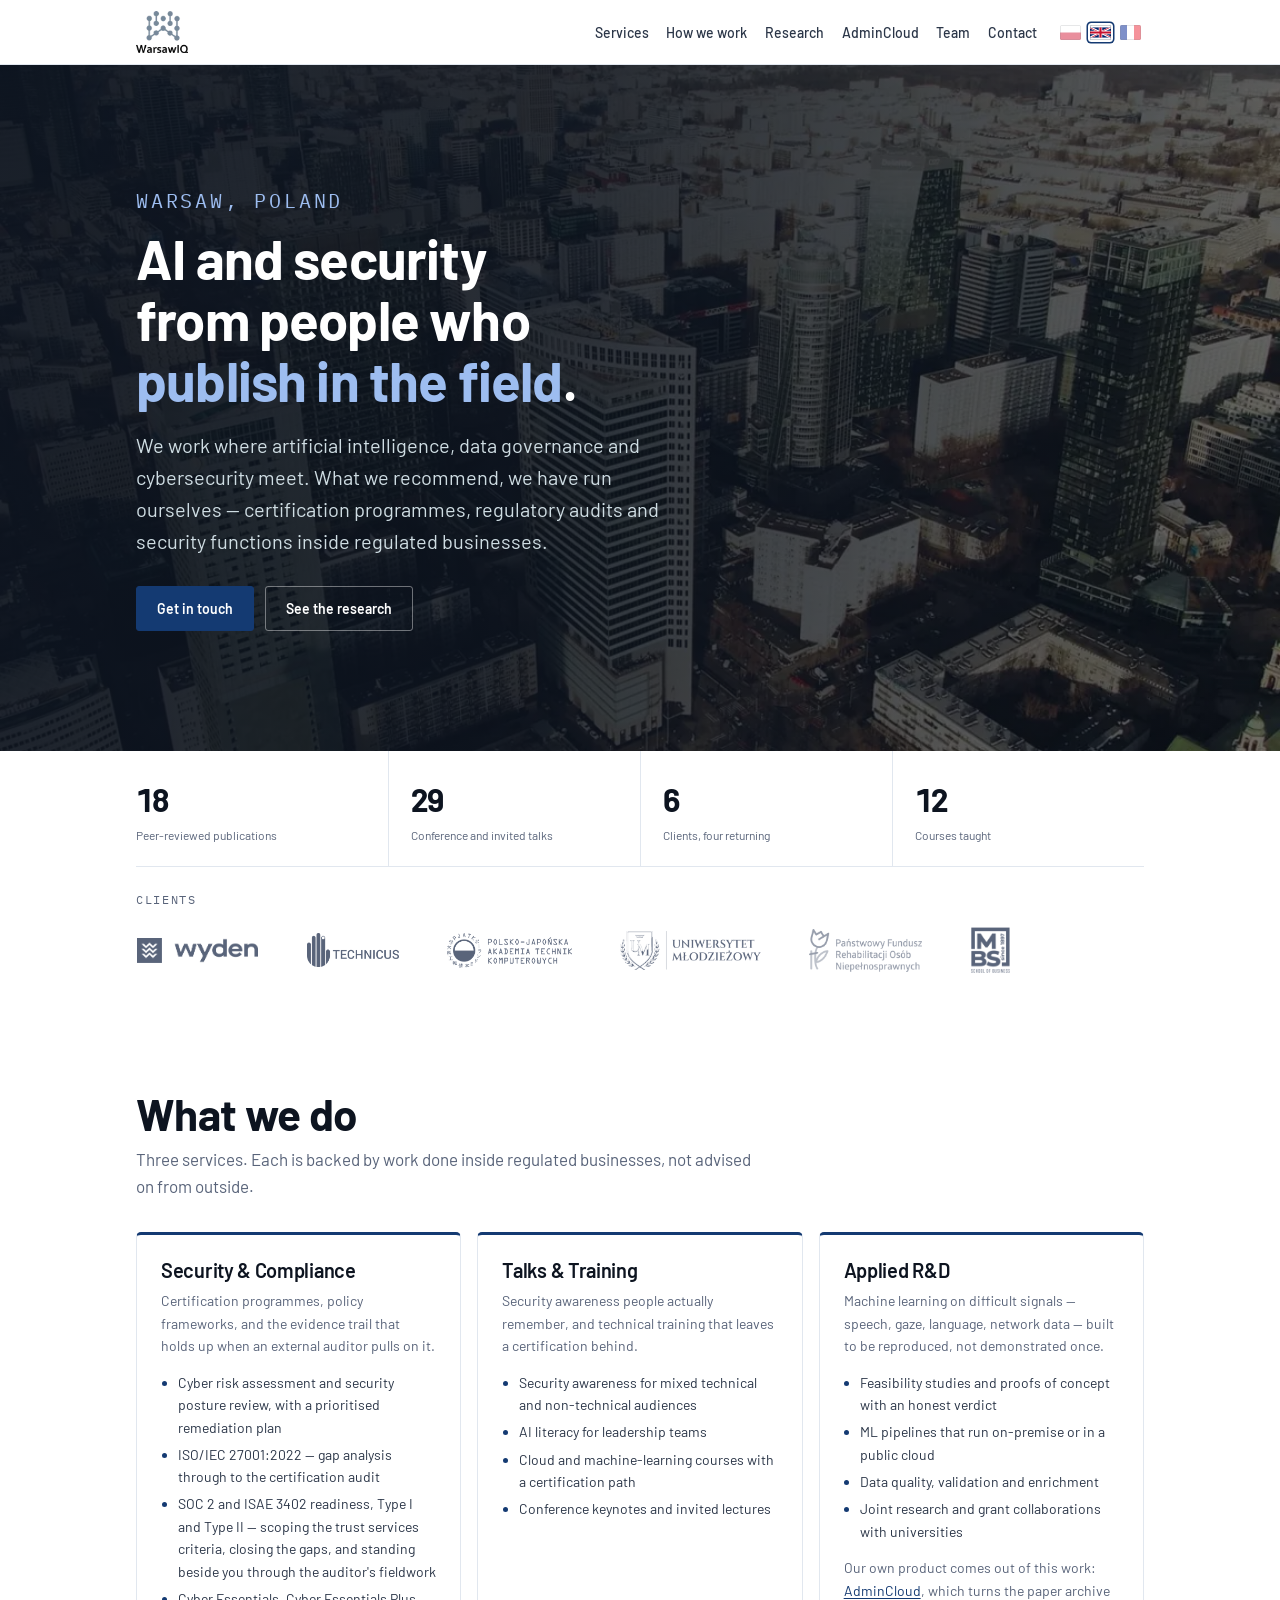
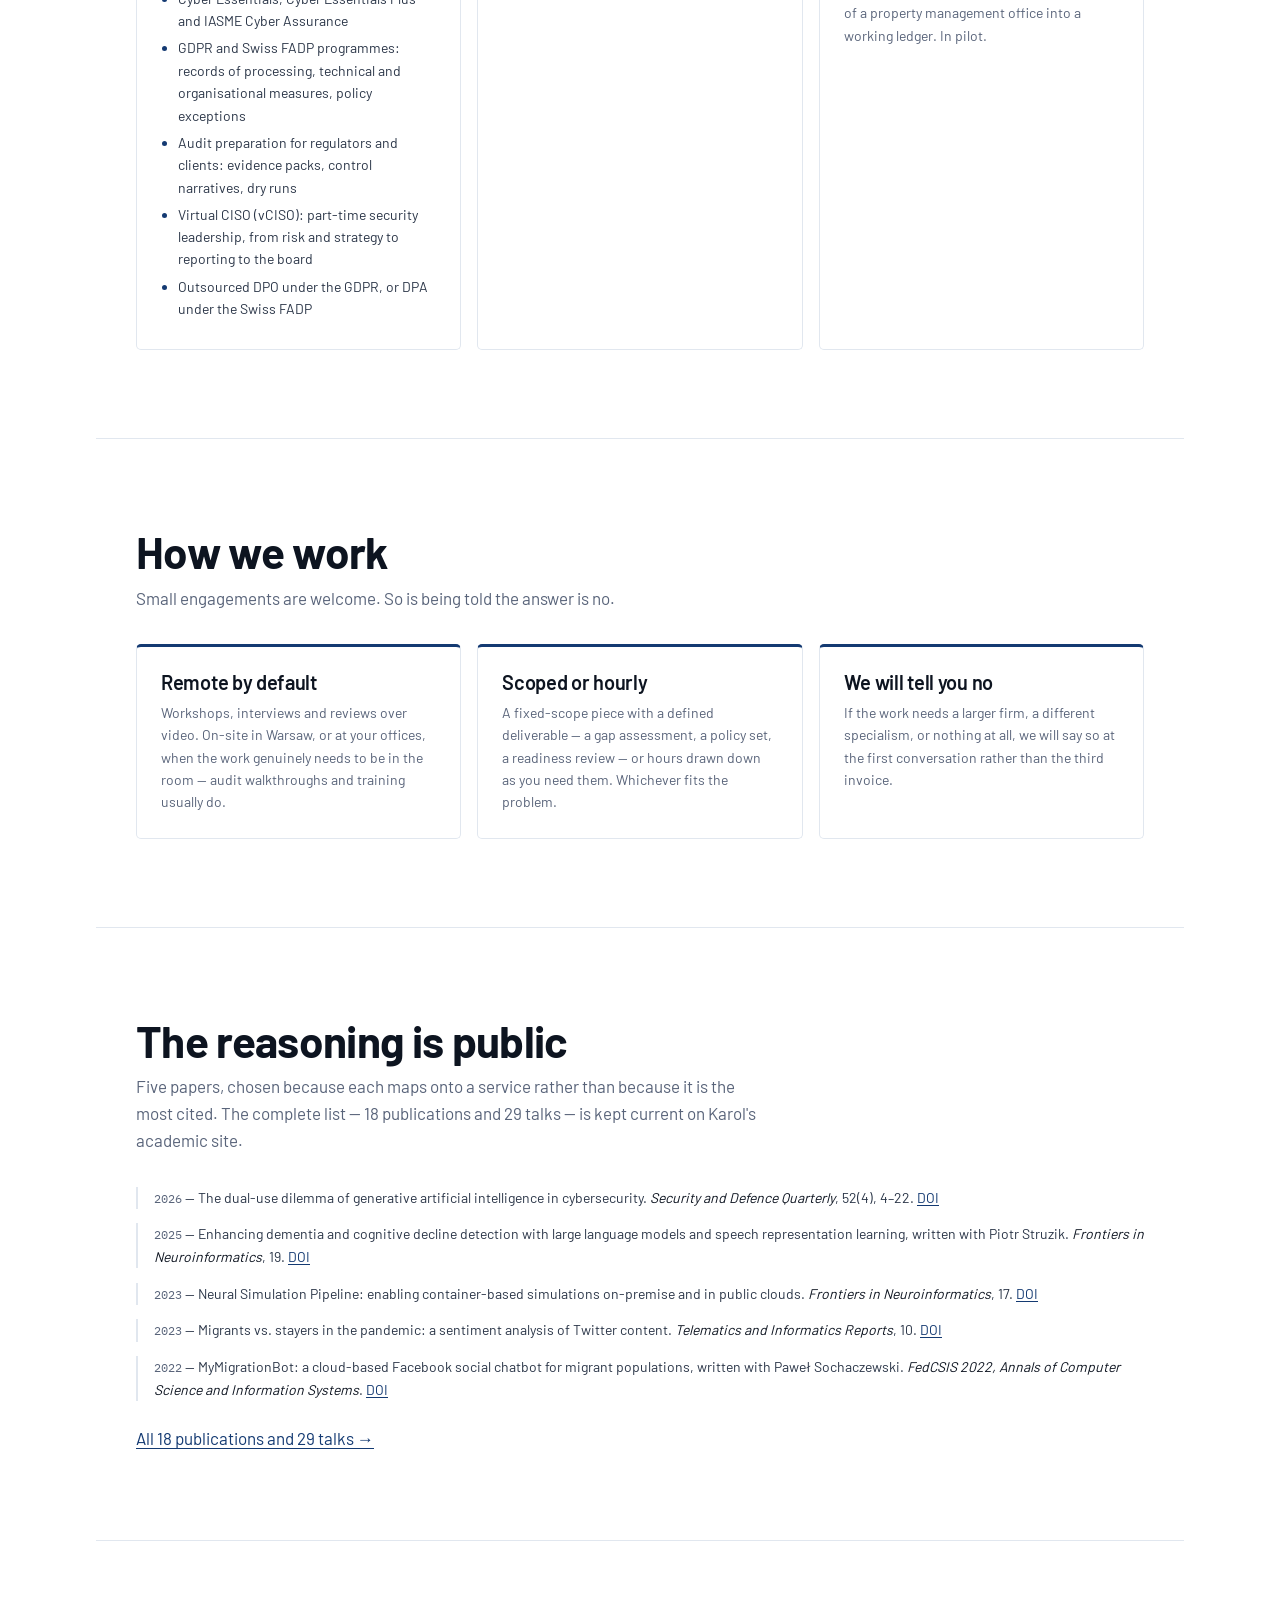
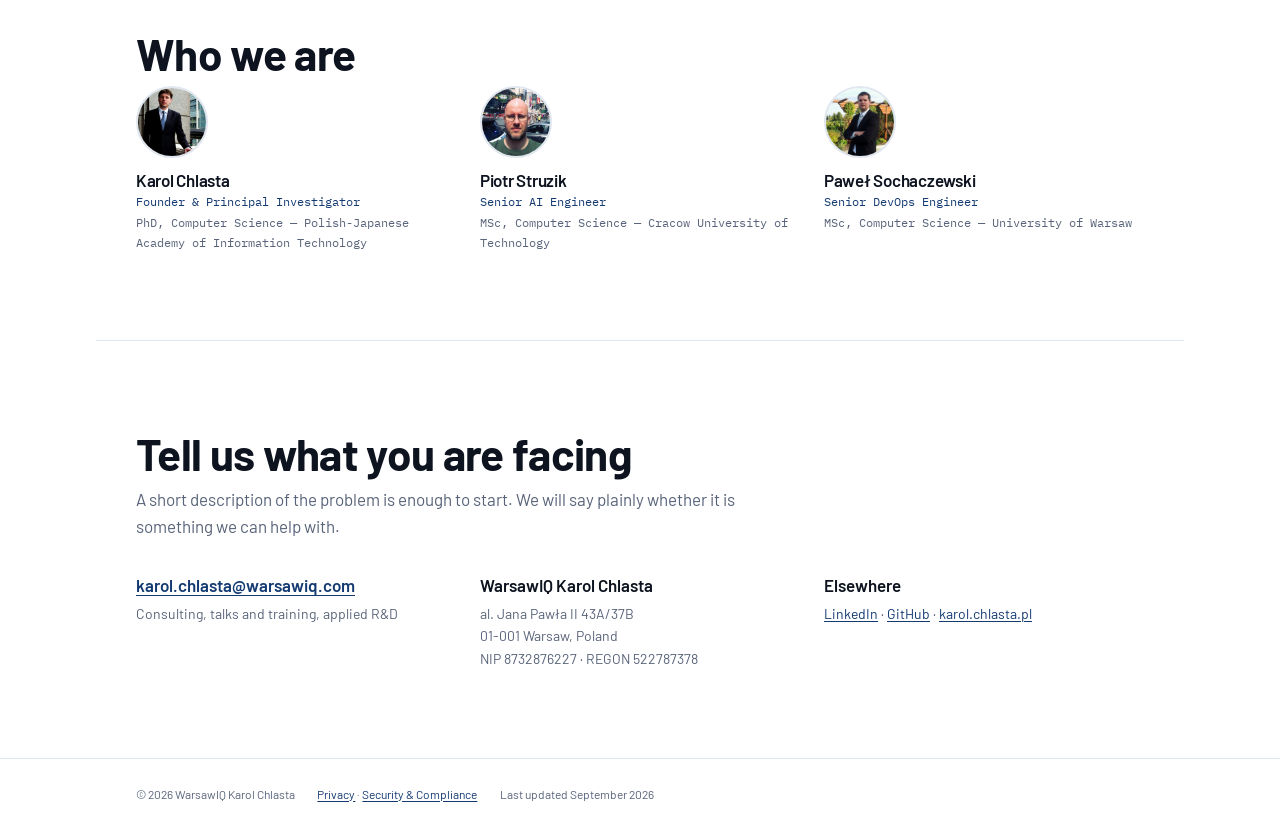
==== commit 50f4d9b0: "Version the stylesheet URL and size the flags in markup A browser holding the previous site.css from" ====
--- a/index.html
+++ b/index.html
@@ -1,11 +1,15 @@
 <!doctype html>
-<html lang="en">
+<html lang="en-GB">
 <head>
 <meta charset="utf-8">
 <meta name="viewport" content="width=device-width, initial-scale=1">
 <title>WarsawIQ — AI and security from people who publish in the field</title>
 <meta name="description" content="WarsawIQ is a Warsaw consultancy working where artificial intelligence, data governance and cybersecurity meet. Security and compliance, talks and training, applied R&amp;D.">
 <link rel="canonical" href="https://warsawiq.com/">
+<link rel="alternate" hreflang="en" href="https://warsawiq.com/">
+<link rel="alternate" hreflang="pl" href="https://warsawiq.com/pl/">
+<link rel="alternate" hreflang="fr" href="https://warsawiq.com/fr/">
+<link rel="alternate" hreflang="x-default" href="https://warsawiq.com/">
 <link rel="icon" href="/favicon.svg" type="image/svg+xml">
 <link rel="manifest" href="/manifest.json">
 <meta name="theme-color" content="#0d1218">
@@ -15,45 +19,83 @@
 <meta property="og:description" content="Security and compliance, talks and training, applied R&amp;D. Warsaw, Poland.">
 <meta property="og:url" content="https://warsawiq.com/">
 <meta property="og:image" content="https://warsawiq.com/assets/img/waw-poster.webp">
+<meta property="og:locale" content="en_GB">
+<meta property="og:locale:alternate" content="pl_PL">
+<meta property="og:locale:alternate" content="fr_FR">
 <meta name="twitter:card" content="summary_large_image">
 
-<link rel="stylesheet" href="/assets/css/site.css">
+<link rel="stylesheet" href="/assets/css/site.css?v=2026-09-25">
 
 <script type="application/ld+json">
 {
   "@context": "https://schema.org",
-  "@type": "ProfessionalService",
-  "name": "WarsawIQ",
-  "url": "https://warsawiq.com/",
-  "logo": "https://warsawiq.com/assets/img/logo.webp",
-  "email": "karol.chlasta@warsawiq.com",
-  "address": {
-    "@type": "PostalAddress",
-    "streetAddress": "al. Jana Pawła II 43A/37B",
-    "postalCode": "01-001",
-    "addressLocality": "Warsaw",
-    "addressCountry": "PL"
-  },
-  "vatID": "PL8732876227",
-  "taxID": "8732876227",
-  "founder": {
-    "@type": "Person",
-    "name": "Karol Chlasta",
-    "url": "https://karol.chlasta.pl/",
-    "sameAs": ["https://orcid.org/0000-0002-6539-566X"]
-  },
-  "sameAs": [
-    "https://www.linkedin.com/company/warsawiq/",
-    "https://github.com/WarsawIQ"
-  ],
-  "knowsAbout": [
-    "Data governance", "Information security compliance", "ISO/IEC 27001",
-    "GDPR", "Machine learning", "Applied artificial intelligence", "Security awareness training"
+  "@graph": [
+    {
+      "@type": "WebPage",
+      "@id": "https://warsawiq.com/#webpage",
+      "url": "https://warsawiq.com/",
+      "inLanguage": "en-GB",
+      "mainEntity": { "@id": "https://warsawiq.com/#organization" }
+    },
+    {
+      "@type": "ProfessionalService",
+      "@id": "https://warsawiq.com/#organization",
+      "name": "WarsawIQ",
+      "url": "https://warsawiq.com/",
+      "logo": "https://warsawiq.com/assets/img/logo.webp",
+      "email": "karol.chlasta@warsawiq.com",
+      "address": {
+        "@type": "PostalAddress",
+        "streetAddress": "al. Jana Pawła II 43A/37B",
+        "postalCode": "01-001",
+        "addressLocality": "Warsaw",
+        "addressCountry": "PL"
+      },
+      "vatID": "PL8732876227",
+      "taxID": "8732876227",
+      "founder": {
+        "@type": "Person",
+        "@id": "https://karol.chlasta.pl/#person",
+        "name": "Karol Chlasta",
+        "url": "https://karol.chlasta.pl/",
+        "sameAs": ["https://orcid.org/0000-0002-6539-566X"]
+      },
+      "sameAs": [
+        "https://www.linkedin.com/company/warsawiq/",
+        "https://github.com/WarsawIQ"
+      ],
+      "knowsAbout": [
+        "Data governance", "Information security compliance", "ISO/IEC 27001",
+        "GDPR", "Machine learning", "Applied artificial intelligence", "Security awareness training"
+      ]
+    }
   ]
 }
 </script>
 </head>
 <body>
+<svg width="0" height="0" style="position:absolute" aria-hidden="true" focusable="false">
+  <symbol id="f-pl" viewBox="0 0 21 15">
+    <rect width="21" height="15" fill="#fff"/>
+    <rect y="7.5" width="21" height="7.5" fill="#d4213d"/>
+  </symbol>
+  <symbol id="f-fr" viewBox="0 0 21 15">
+    <rect width="21" height="15" fill="#fff"/>
+    <rect width="7" height="15" fill="#002395"/>
+    <rect x="14" width="7" height="15" fill="#ed2939"/>
+  </symbol>
+  <symbol id="f-gb" viewBox="0 0 60 30">
+    <clipPath id="gb-a"><path d="M0,0 v30 h60 v-30 z"/></clipPath>
+    <clipPath id="gb-b"><path d="M30,15 h30 v15 z v15 h-30 z h-30 v-15 z v-15 h30 z"/></clipPath>
+    <g clip-path="url(#gb-a)">
+      <path d="M0,0 v30 h60 v-30 z" fill="#012169"/>
+      <path d="M0,0 L60,30 M60,0 L0,30" stroke="#fff" stroke-width="6"/>
+      <path d="M0,0 L60,30 M60,0 L0,30" clip-path="url(#gb-b)" stroke="#c8102e" stroke-width="4"/>
+      <path d="M30,0 v30 M0,15 h60" stroke="#fff" stroke-width="10"/>
+      <path d="M30,0 v30 M0,15 h60" stroke="#c8102e" stroke-width="6"/>
+    </g>
+  </symbol>
+</svg>
 
 <a class="skip" href="#main">Skip to content</a>
 
@@ -71,6 +113,11 @@
       <li><a href="#team">Team</a></li>
       <li><a href="#contact">Contact</a></li>
     </ul>
+    <div class="lang">
+      <a href="/pl/" hreflang="pl" lang="pl" title="Polski"><svg class="flag" width="21" height="15"><use href="#f-pl"/></svg><span class="sr">Polski</span></a>
+      <a href="/" hreflang="en" lang="en" title="English" aria-current="true"><svg class="flag" width="21" height="15"><use href="#f-gb"/></svg><span class="sr">English</span></a>
+      <a href="/fr/" hreflang="fr" lang="fr" title="Français"><svg class="flag" width="21" height="15"><use href="#f-fr"/></svg><span class="sr">Français</span></a>
+    </div>
   </div>
 </nav>
 
--- a/assets/css/site.css
+++ b/assets/css/site.css
@@ -52,6 +52,7 @@
   --gold:    #9c7222;
   --accent:  #143a72;
   --accent-weak: #e8eef8;
+  --flagline: rgba(13, 20, 32, 0.2);
 
   --sans: "Barlow", -apple-system, BlinkMacSystemFont, "Segoe UI", Roboto, sans-serif;
   --mono: "IBM Plex Mono", ui-monospace, Menlo, Consolas, monospace;
@@ -79,6 +80,7 @@
     --gold:    #d3a24a;
     --accent:  #86abe9;
     --accent-weak: #16233a;
+    --flagline: rgba(230, 234, 241, 0.3);
     color-scheme: dark;
   }
   :root:not([data-theme="light"]) .brand .logo-light { display: none; }
@@ -96,6 +98,7 @@
   --gold:  #d3a24a;
   --accent:  #86abe9;
   --accent-weak: #16233a;
+  --flagline: rgba(230, 234, 241, 0.3);
   color-scheme: dark;
 }
 :root[data-theme="dark"] .brand .logo-light { display: none; }
@@ -112,6 +115,7 @@
   --gold:    #9c7222;
   --accent:  #143a72;
   --accent-weak: #e8eef8;
+  --flagline: rgba(13, 20, 32, 0.2);
   color-scheme: light;
 }
 :root[data-theme="light"] .brand .logo-light { display: block; }
@@ -169,6 +173,41 @@
 .nav ul { display: flex; gap: 1.1rem; list-style: none; margin: 0; padding: 0; flex-wrap: wrap; }
 .nav a { color: var(--ink-soft); text-decoration: none; font-size: var(--s--1); font-weight: 500; }
 .nav a:hover { color: var(--accent); }
+
+/* ---------- language switcher ---------- */
+
+/* Three plain links. No JavaScript: the language lives in the URL, so the
+   control works with scripting off and is followed by search engines. */
+.lang { display: flex; align-items: center; gap: 0.1rem; }
+.nav .lang a {
+  display: flex; align-items: center; justify-content: center;
+  /* 1.75rem = 28px. WCAG 2.2 SC 2.5.8 asks for 24px; the flag itself is
+     21 x 15, which would be an unreachable target on a phone. */
+  min-width: 1.75rem; min-height: 1.75rem;
+  border-radius: 0.3rem; opacity: 0.5; transition: opacity 140ms ease;
+}
+.nav .lang a:hover, .nav .lang a:focus-visible, .nav .lang a[aria-current="true"] { opacity: 1; }
+.lang .flag {
+  display: block; width: 1.3125rem; height: 0.9375rem; border-radius: 0.1rem;
+  /* Without this the white half of the Polish flag vanishes on the light
+     nav bar, and the navy of the Union Jack vanishes on the dark one. */
+  outline: 1px solid var(--flagline); outline-offset: -1px;
+}
+/* The inner ring is surface-coloured, so the marker reads on both themes. */
+.lang a[aria-current="true"] .flag { box-shadow: 0 0 0 2px var(--surface), 0 0 0 3.5px var(--navy); }
+
+/* Once the menu no longer fits beside the logo, give it a row of its own so
+   the flags stay up beside the logo instead of trailing under the menu. */
+@media (max-width: 48rem) {
+  .nav ul { order: 1; flex-basis: 100%; }
+}
+
+/* Visible only to a screen reader. Unlike .skip this never returns on
+   focus — the language names are permanent alternative text. */
+.sr {
+  position: absolute; width: 1px; height: 1px; overflow: hidden;
+  clip: rect(0 0 0 0); white-space: nowrap;
+}
 
 
 /* ---------- hero ---------- */
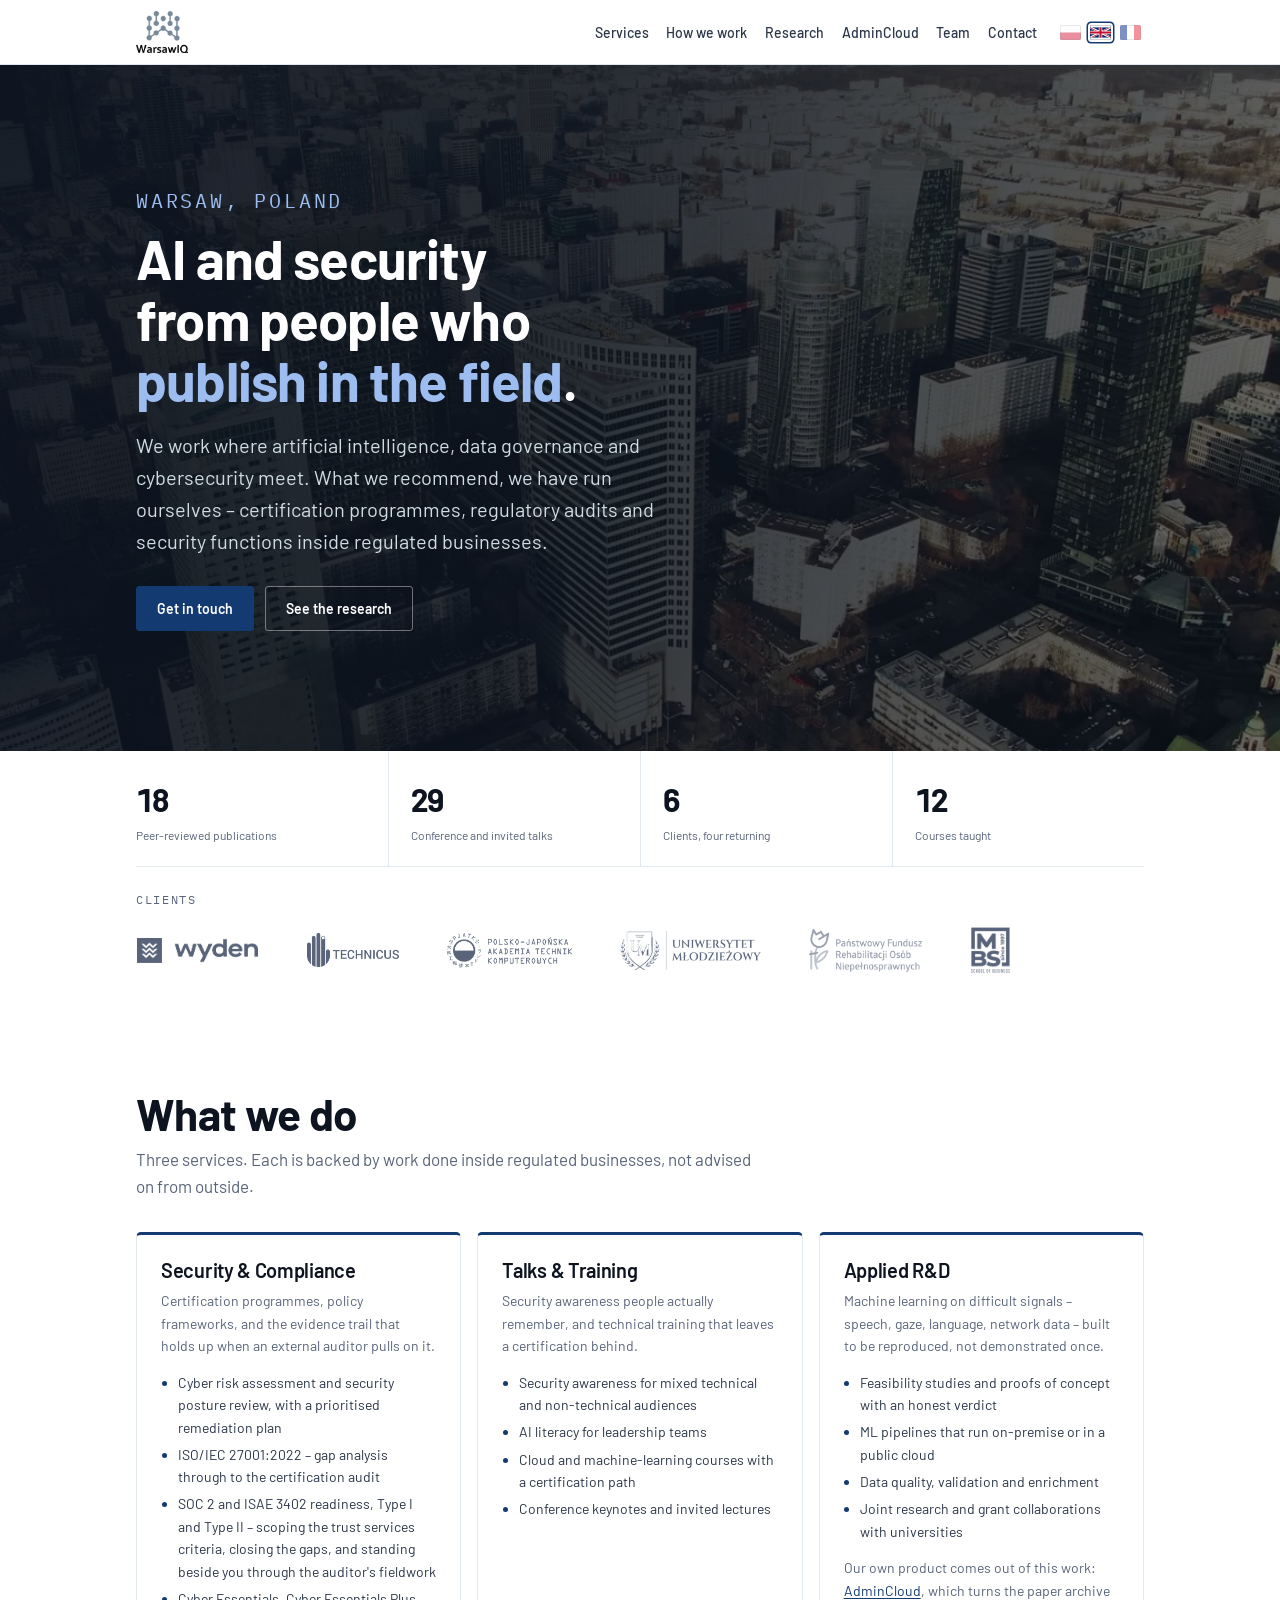
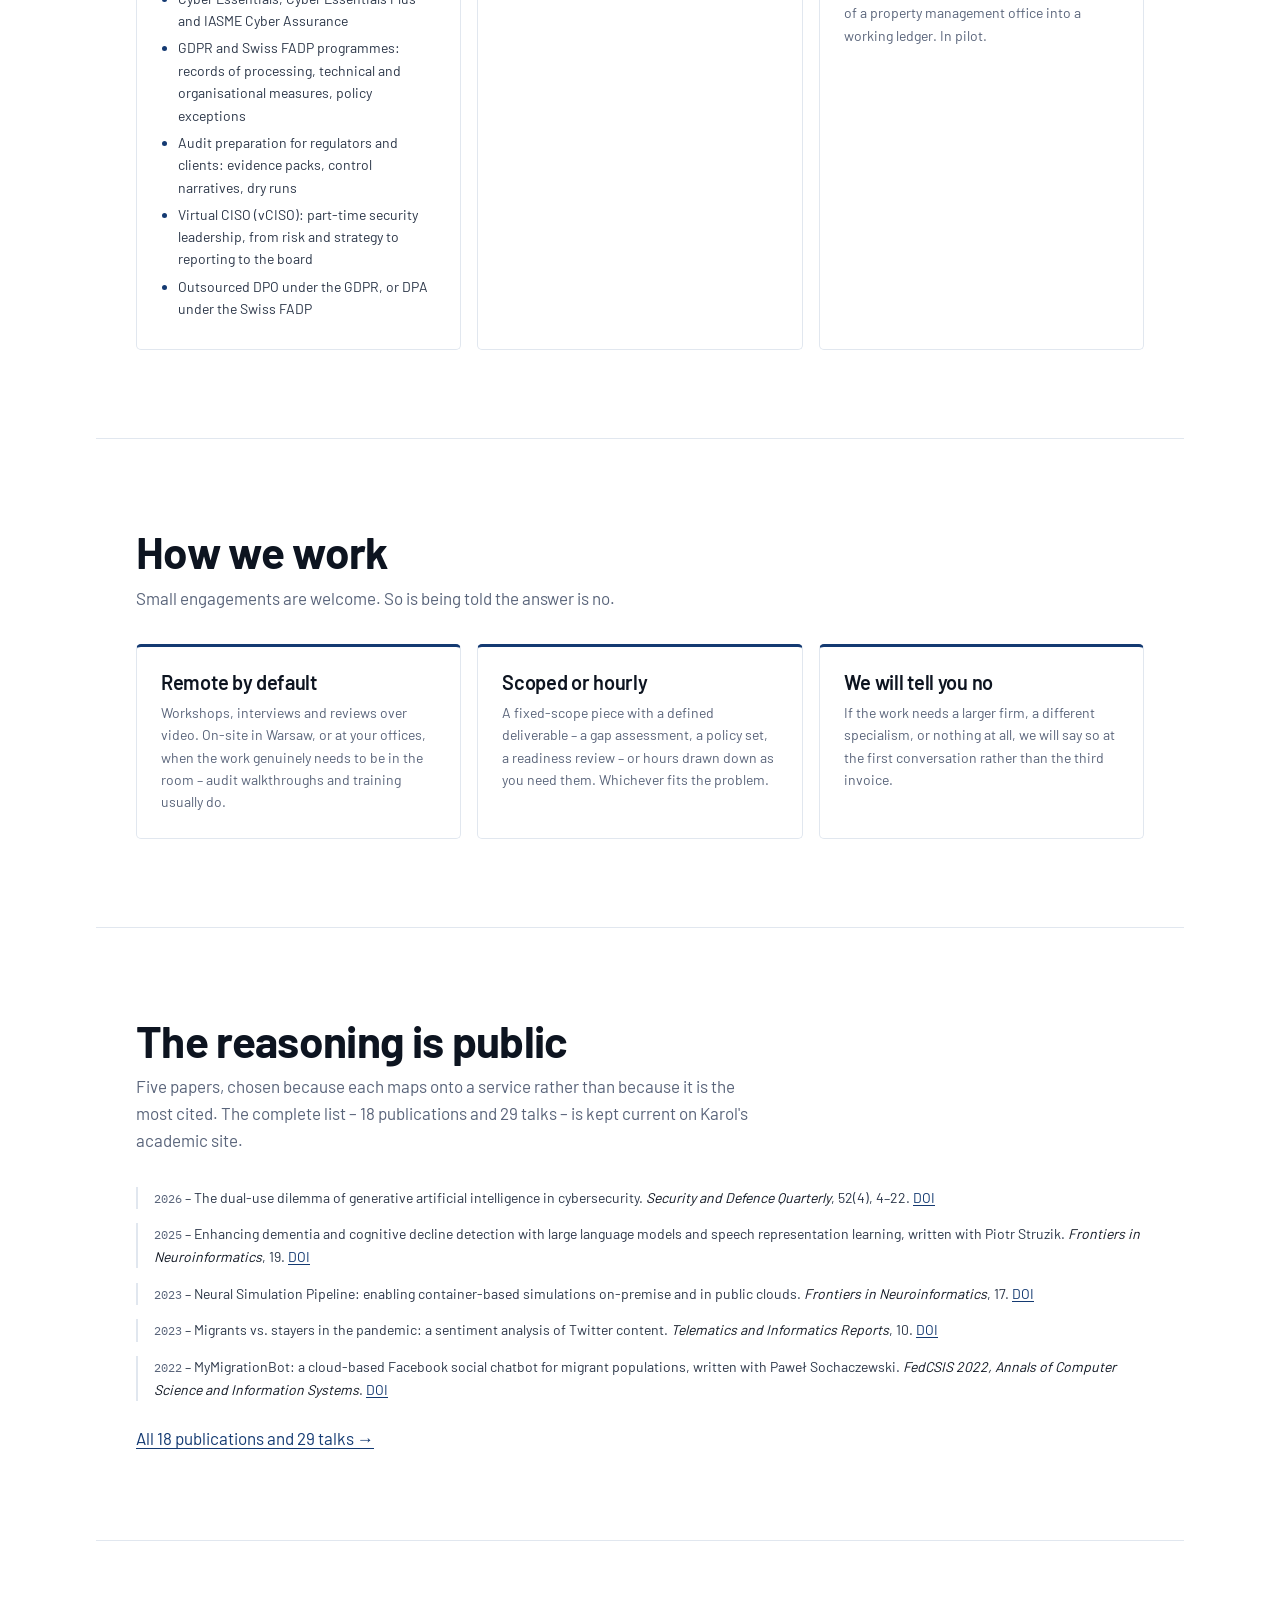
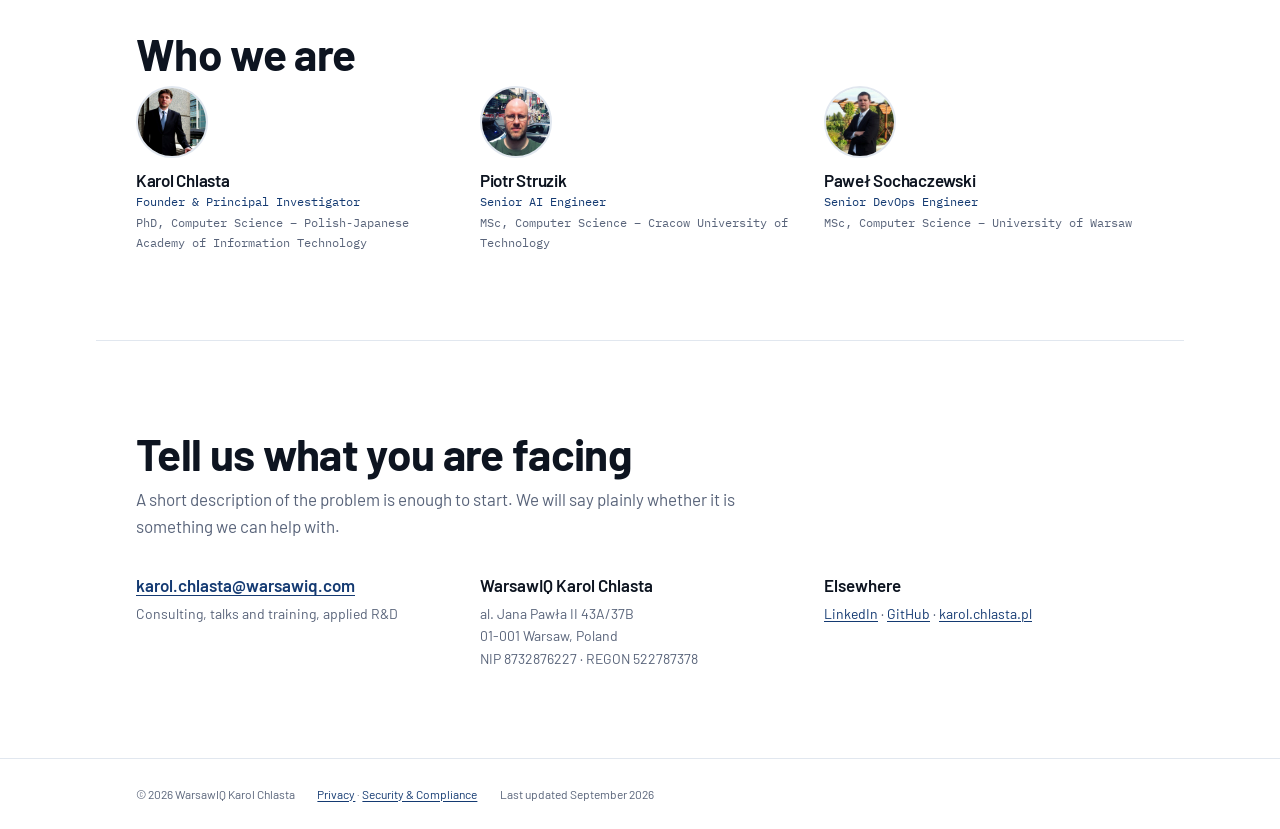
==== commit 1493747a: "Use a pipe before WarsawIQ in page titles and en dashes instead of em dashes in text" ====
--- a/index.html
+++ b/index.html
@@ -3,7 +3,7 @@
 <head>
 <meta charset="utf-8">
 <meta name="viewport" content="width=device-width, initial-scale=1">
-<title>WarsawIQ — AI and security from people who publish in the field</title>
+<title>WarsawIQ | AI and security from people who publish in the field</title>
 <meta name="description" content="WarsawIQ is a Warsaw consultancy working where artificial intelligence, data governance and cybersecurity meet. Security and compliance, talks and training, applied R&amp;D.">
 <link rel="canonical" href="https://warsawiq.com/">
 <link rel="alternate" hreflang="en" href="https://warsawiq.com/">
@@ -15,7 +15,7 @@
 <meta name="theme-color" content="#0d1218">
 
 <meta property="og:type" content="website">
-<meta property="og:title" content="WarsawIQ — AI and security from people who publish in the field">
+<meta property="og:title" content="WarsawIQ | AI and security from people who publish in the field">
 <meta property="og:description" content="Security and compliance, talks and training, applied R&amp;D. Warsaw, Poland.">
 <meta property="og:url" content="https://warsawiq.com/">
 <meta property="og:image" content="https://warsawiq.com/assets/img/waw-poster.webp">
@@ -101,7 +101,7 @@
 
 <nav class="nav" aria-label="Primary">
   <div class="wrap">
-    <a class="brand" href="/" aria-label="WarsawIQ — home">
+    <a class="brand" href="/" aria-label="WarsawIQ – home">
       <img class="logo-light" src="/assets/img/logo-nav.webp" alt="WarsawIQ" width="160" height="127">
       <img class="logo-dark" src="/assets/img/logo-nav-dark.webp" alt="" width="160" height="127" aria-hidden="true">
     </a>
@@ -134,7 +134,7 @@
         <p class="eyebrow">Warsaw, Poland</p>
         <h1>AI and security from people who <em>publish in the field</em>.</h1>
         <p>We work where artificial intelligence, data governance and cybersecurity meet.
-          What we recommend, we have run ourselves — certification programmes, regulatory audits
+          What we recommend, we have run ourselves – certification programmes, regulatory audits
           and security functions inside regulated businesses.</p>
         <div class="cta">
           <a class="btn" href="#contact">Get in touch</a>
@@ -177,8 +177,8 @@
           an external auditor pulls on it.</p>
         <ul>
           <li>Cyber risk assessment and security posture review, with a prioritised remediation plan</li>
-          <li>ISO/IEC 27001:2022 — gap analysis through to the certification audit</li>
-          <li>SOC 2 and ISAE 3402 readiness, Type I and Type II — scoping the trust services
+          <li>ISO/IEC 27001:2022 – gap analysis through to the certification audit</li>
+          <li>SOC 2 and ISAE 3402 readiness, Type I and Type II – scoping the trust services
             criteria, closing the gaps, and standing beside you through the auditor's fieldwork</li>
           <li>Cyber Essentials, Cyber Essentials Plus and IASME Cyber Assurance</li>
           <li>GDPR and Swiss FADP programmes: records of processing, technical and organisational
@@ -205,7 +205,7 @@
 
       <article class="card">
         <h3>Applied R&amp;D</h3>
-        <p>Machine learning on difficult signals — speech, gaze, language, network data — built to
+        <p>Machine learning on difficult signals – speech, gaze, language, network data – built to
           be reproduced, not demonstrated once.</p>
         <ul>
           <li>Feasibility studies and proofs of concept with an honest verdict</li>
@@ -229,13 +229,13 @@
       <article class="card">
         <h3>Remote by default</h3>
         <p>Workshops, interviews and reviews over video. On-site in Warsaw, or at your offices,
-          when the work genuinely needs to be in the room — audit walkthroughs and training
+          when the work genuinely needs to be in the room – audit walkthroughs and training
           usually do.</p>
       </article>
       <article class="card">
         <h3>Scoped or hourly</h3>
-        <p>A fixed-scope piece with a defined deliverable — a gap assessment, a policy set, a
-          readiness review — or hours drawn down as you need them. Whichever fits the problem.</p>
+        <p>A fixed-scope piece with a defined deliverable – a gap assessment, a policy set, a
+          readiness review – or hours drawn down as you need them. Whichever fits the problem.</p>
       </article>
       <article class="card">
         <h3>We will tell you no</h3>
@@ -249,34 +249,34 @@
   <section class="wrap section" id="research">
     <h2 class="sechead">The reasoning is public</h2>
     <p class="lede">Five papers, chosen because each maps onto a service rather than because it is
-      the most cited. The complete list — 18 publications and 29 talks — is kept current on
+      the most cited. The complete list – 18 publications and 29 talks – is kept current on
       Karol's academic site.</p>
 
     <ol class="pubs">
       <li>
-        <span class="year">2026</span> — The dual-use dilemma of generative artificial intelligence
+        <span class="year">2026</span> – The dual-use dilemma of generative artificial intelligence
         in cybersecurity. <cite>Security and Defence Quarterly</cite>, 52(4), 4–22.
         <a href="https://doi.org/10.35467/sdq/217364">DOI</a>
       </li>
       <li>
-        <span class="year">2025</span> — Enhancing dementia and cognitive decline detection with
+        <span class="year">2025</span> – Enhancing dementia and cognitive decline detection with
         large language models and speech representation learning, written with Piotr Struzik.
         <cite>Frontiers in Neuroinformatics</cite>, 19.
         <a href="https://doi.org/10.3389/fninf.2025.1679664">DOI</a>
       </li>
       <li>
-        <span class="year">2023</span> — Neural Simulation Pipeline: enabling container-based
+        <span class="year">2023</span> – Neural Simulation Pipeline: enabling container-based
         simulations on-premise and in public clouds.
         <cite>Frontiers in Neuroinformatics</cite>, 17.
         <a href="https://doi.org/10.3389/fninf.2023.1122470">DOI</a>
       </li>
       <li>
-        <span class="year">2023</span> — Migrants vs. stayers in the pandemic: a sentiment analysis
+        <span class="year">2023</span> – Migrants vs. stayers in the pandemic: a sentiment analysis
         of Twitter content. <cite>Telematics and Informatics Reports</cite>, 10.
         <a href="https://doi.org/10.1016/j.teler.2023.100059">DOI</a>
       </li>
       <li>
-        <span class="year">2022</span> — MyMigrationBot: a cloud-based Facebook social chatbot for
+        <span class="year">2022</span> – MyMigrationBot: a cloud-based Facebook social chatbot for
         migrant populations, written with Paweł Sochaczewski.
         <cite>FedCSIS 2022, Annals of Computer Science and Information Systems</cite>.
         <a href="https://doi.org/10.15439/2022F187">DOI</a>
@@ -296,21 +296,21 @@
         <img src="/assets/img/karol.jpeg" alt="" width="72" height="72" loading="lazy" decoding="async">
         <h3>Karol Chlasta</h3>
         <span class="role">Founder &amp; Principal Investigator</span>
-        <span class="degree">PhD, Computer Science — Polish-Japanese Academy of Information Technology</span>
+        <span class="degree">PhD, Computer Science – Polish-Japanese Academy of Information Technology</span>
       </article>
 
       <article class="person">
         <img src="/assets/img/piotr.jpeg" alt="" width="72" height="72" loading="lazy" decoding="async">
         <h3>Piotr Struzik</h3>
         <span class="role">Senior AI Engineer</span>
-        <span class="degree">MSc, Computer Science — Cracow University of Technology</span>
+        <span class="degree">MSc, Computer Science – Cracow University of Technology</span>
       </article>
 
       <article class="person">
         <img src="/assets/img/pawel.jpeg" alt="" width="72" height="72" loading="lazy" decoding="async">
         <h3>Paweł Sochaczewski</h3>
         <span class="role">Senior DevOps Engineer</span>
-        <span class="degree">MSc, Computer Science — University of Warsaw</span>
+        <span class="degree">MSc, Computer Science – University of Warsaw</span>
       </article>
     </div>
   </section>
--- a/assets/css/site.css
+++ b/assets/css/site.css
@@ -1,4 +1,4 @@
-/* WarsawIQ — warsawiq.com
+/* WarsawIQ – warsawiq.com
    Palette shared with karol.chlasta.pl: navy #143a72 on white, lightened to
    #86abe9 on dark. The two sites are deliberately one visual family.
    Type: Barlow, a DIN-lineage grotesque matching the Bahnschrift wordmark in
@@ -203,7 +203,7 @@
 }
 
 /* Visible only to a screen reader. Unlike .skip this never returns on
-   focus — the language names are permanent alternative text. */
+   focus – the language names are permanent alternative text. */
 .sr {
   position: absolute; width: 1px; height: 1px; overflow: hidden;
   clip: rect(0 0 0 0); white-space: nowrap;
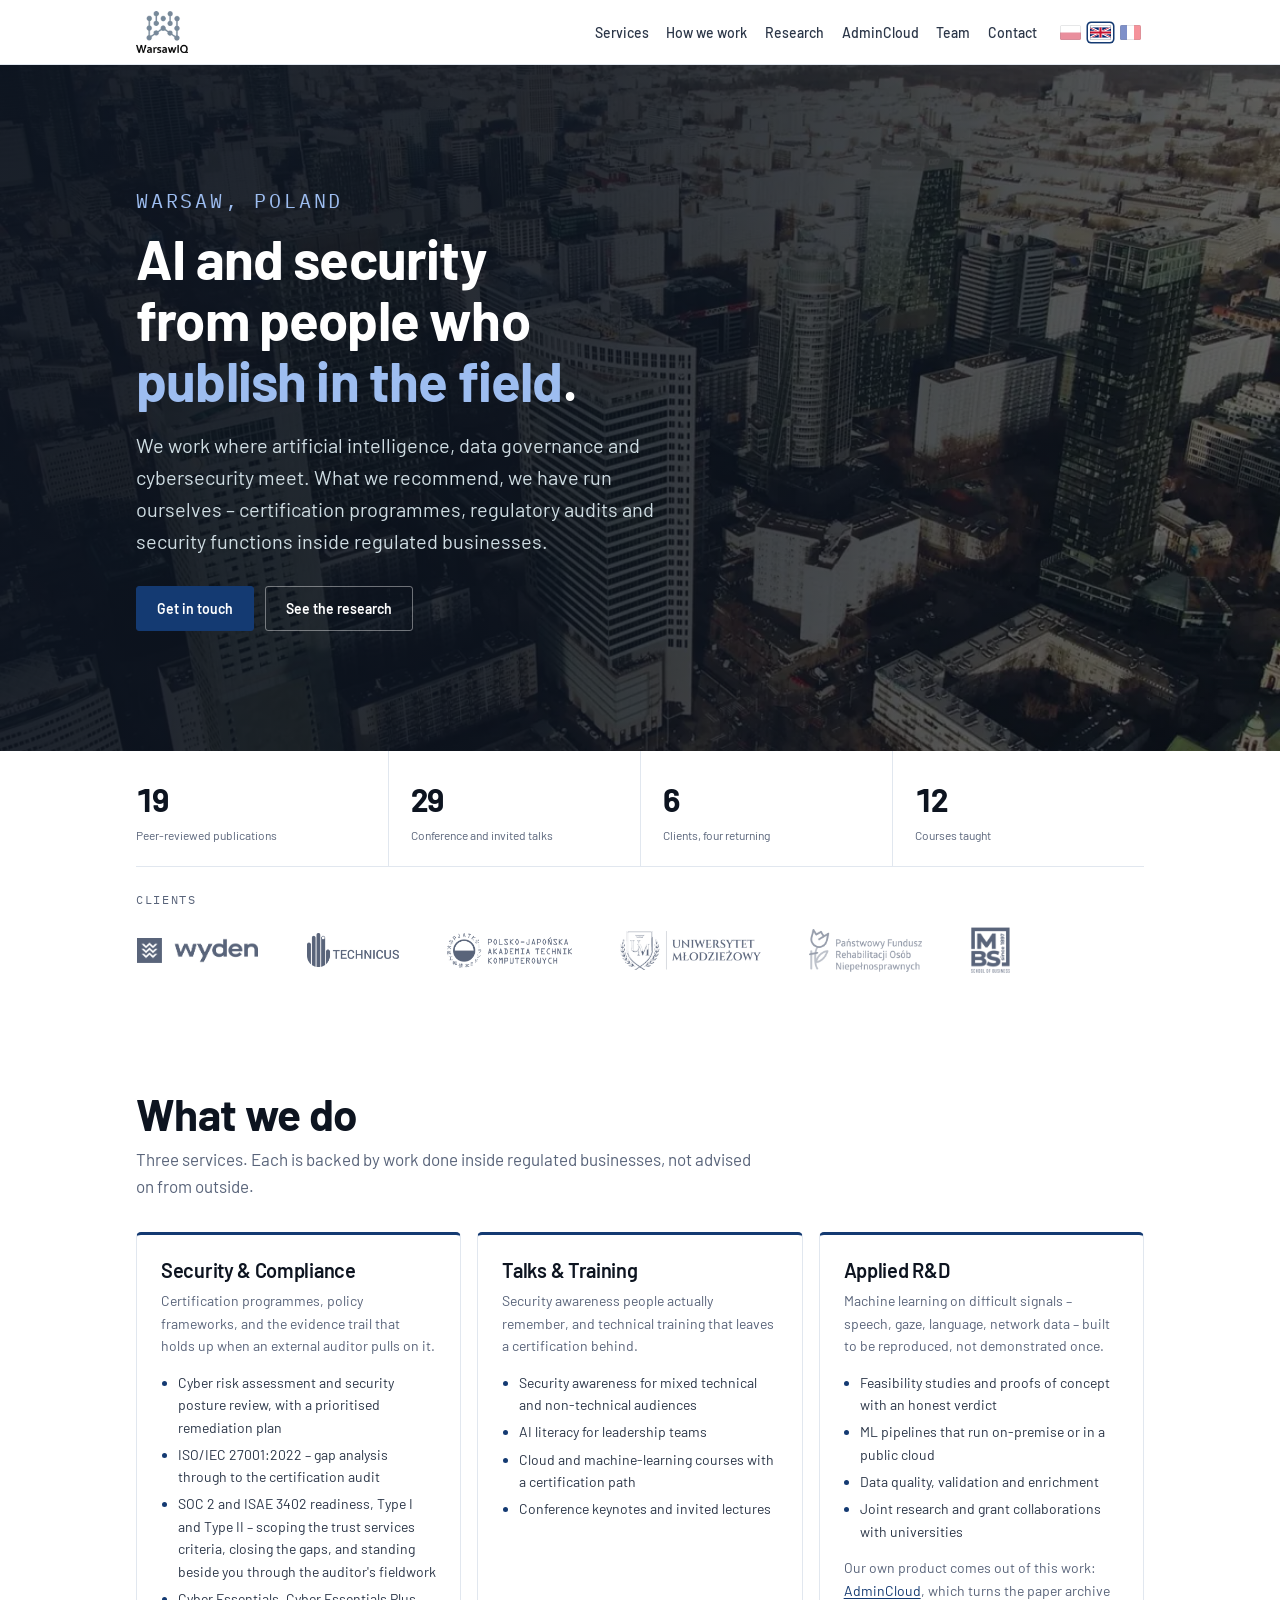
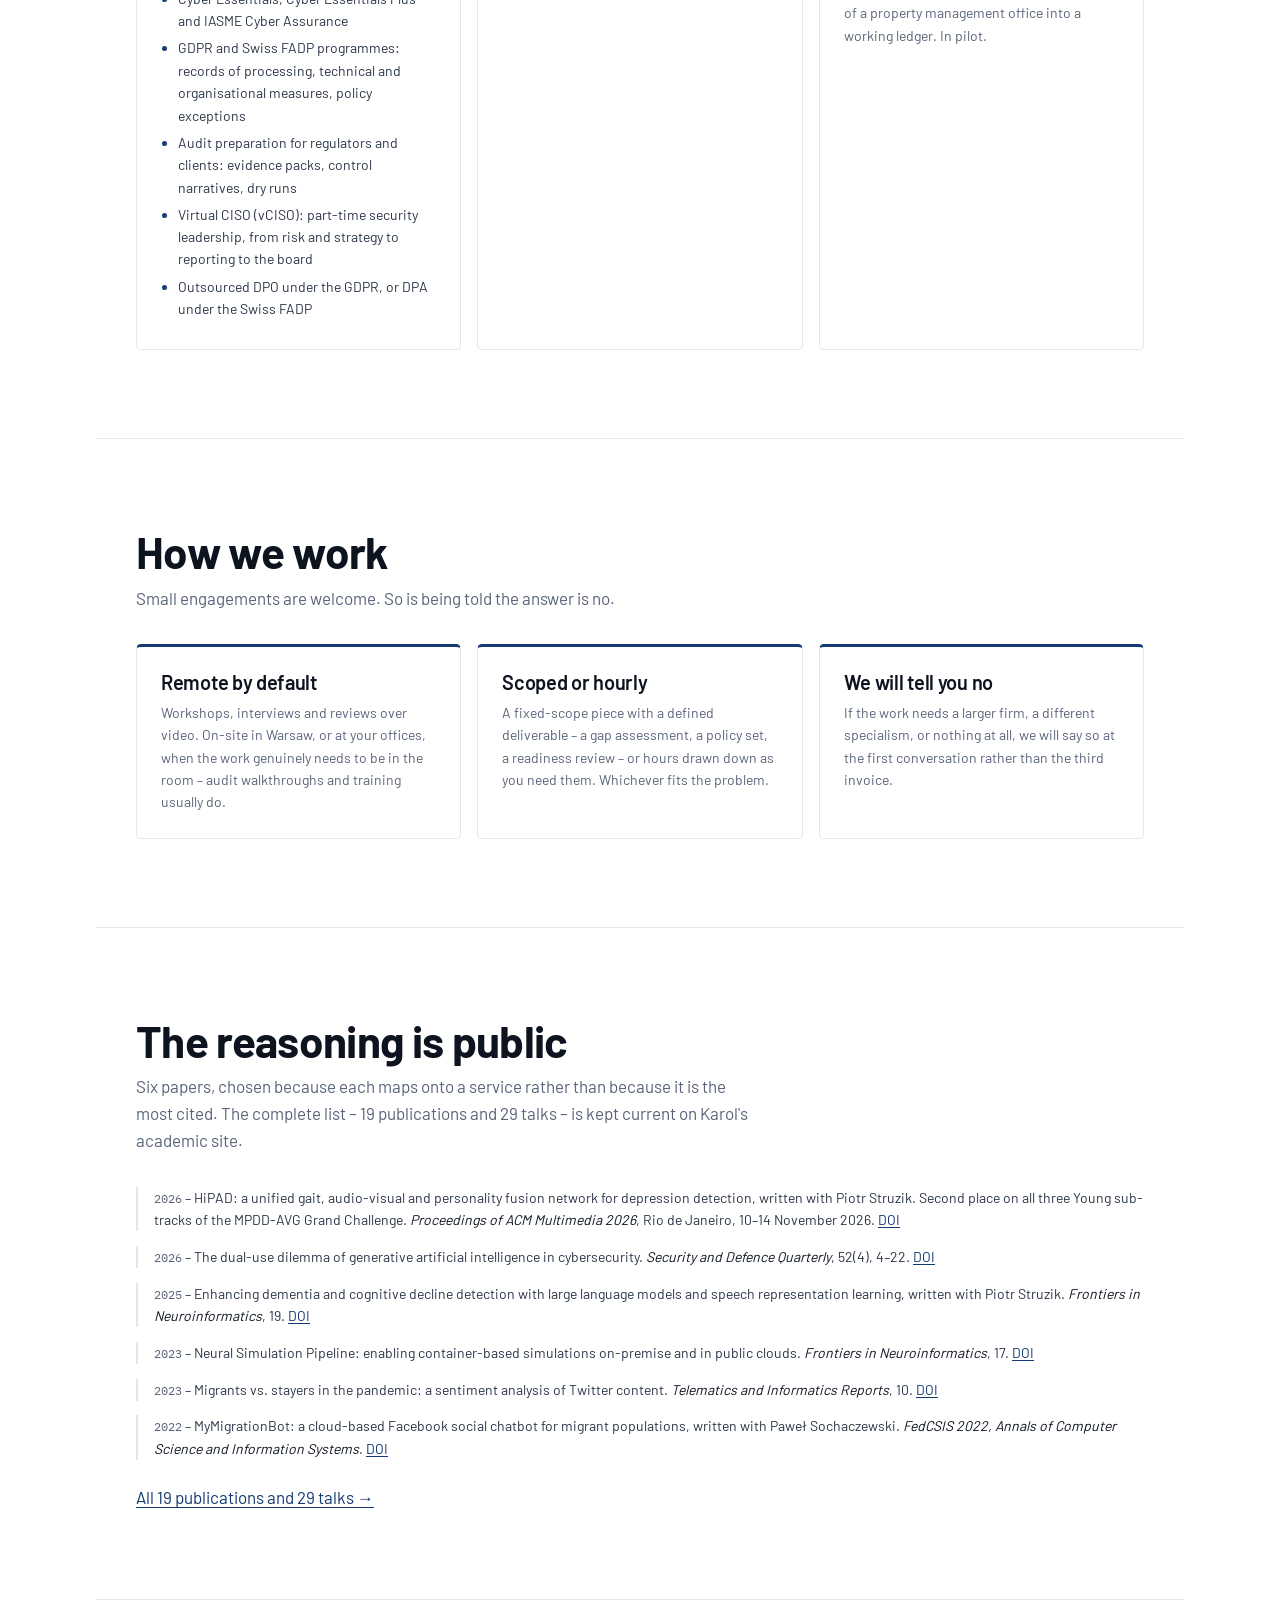
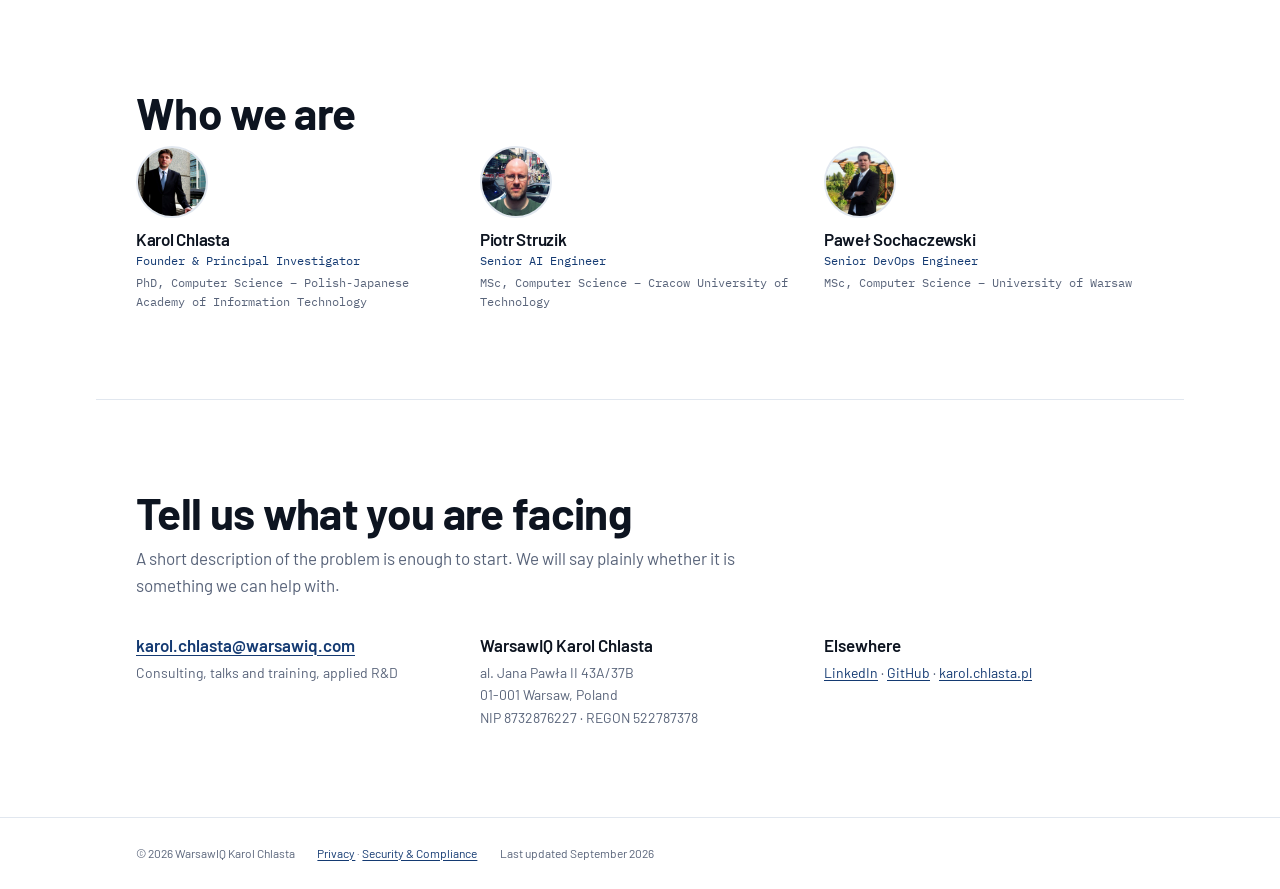
==== commit 9f03e4ef: "Add the ACM Multimedia 2026 HiPAD paper to the research list in all three languages and bump the pub" ====
--- a/index.html
+++ b/index.html
@@ -147,7 +147,7 @@
   <!-- proof -->
   <section class="wrap" aria-label="At a glance">
     <dl class="proof">
-      <div><dt>18</dt><dd>Peer-reviewed publications</dd></div>
+      <div><dt>19</dt><dd>Peer-reviewed publications</dd></div>
       <div><dt>29</dt><dd>Conference and invited talks</dd></div>
       <div><dt>6</dt><dd>Clients, four returning</dd></div>
       <div><dt>12</dt><dd>Courses taught</dd></div>
@@ -248,11 +248,18 @@
   <!-- research -->
   <section class="wrap section" id="research">
     <h2 class="sechead">The reasoning is public</h2>
-    <p class="lede">Five papers, chosen because each maps onto a service rather than because it is
-      the most cited. The complete list – 18 publications and 29 talks – is kept current on
+    <p class="lede">Six papers, chosen because each maps onto a service rather than because it is
+      the most cited. The complete list – 19 publications and 29 talks – is kept current on
       Karol's academic site.</p>
 
     <ol class="pubs">
+      <li>
+        <span class="year">2026</span> – HiPAD: a unified gait, audio-visual and personality fusion
+        network for depression detection, written with Piotr Struzik. Second place on all three
+        Young sub-tracks of the MPDD-AVG Grand Challenge.
+        <cite>Proceedings of ACM Multimedia 2026</cite>, Rio de Janeiro, 10–14 November 2026.
+        <a href="https://doi.org/10.1145/3767308.3836618">DOI</a>
+      </li>
       <li>
         <span class="year">2026</span> – The dual-use dilemma of generative artificial intelligence
         in cybersecurity. <cite>Security and Defence Quarterly</cite>, 52(4), 4–22.
@@ -284,7 +291,7 @@
     </ol>
 
     <p style="margin-top:1.5rem">
-      <a href="https://karol.chlasta.pl/publications/">All 18 publications and 29 talks →</a>
+      <a href="https://karol.chlasta.pl/publications/">All 19 publications and 29 talks →</a>
     </p>
   </section>
 
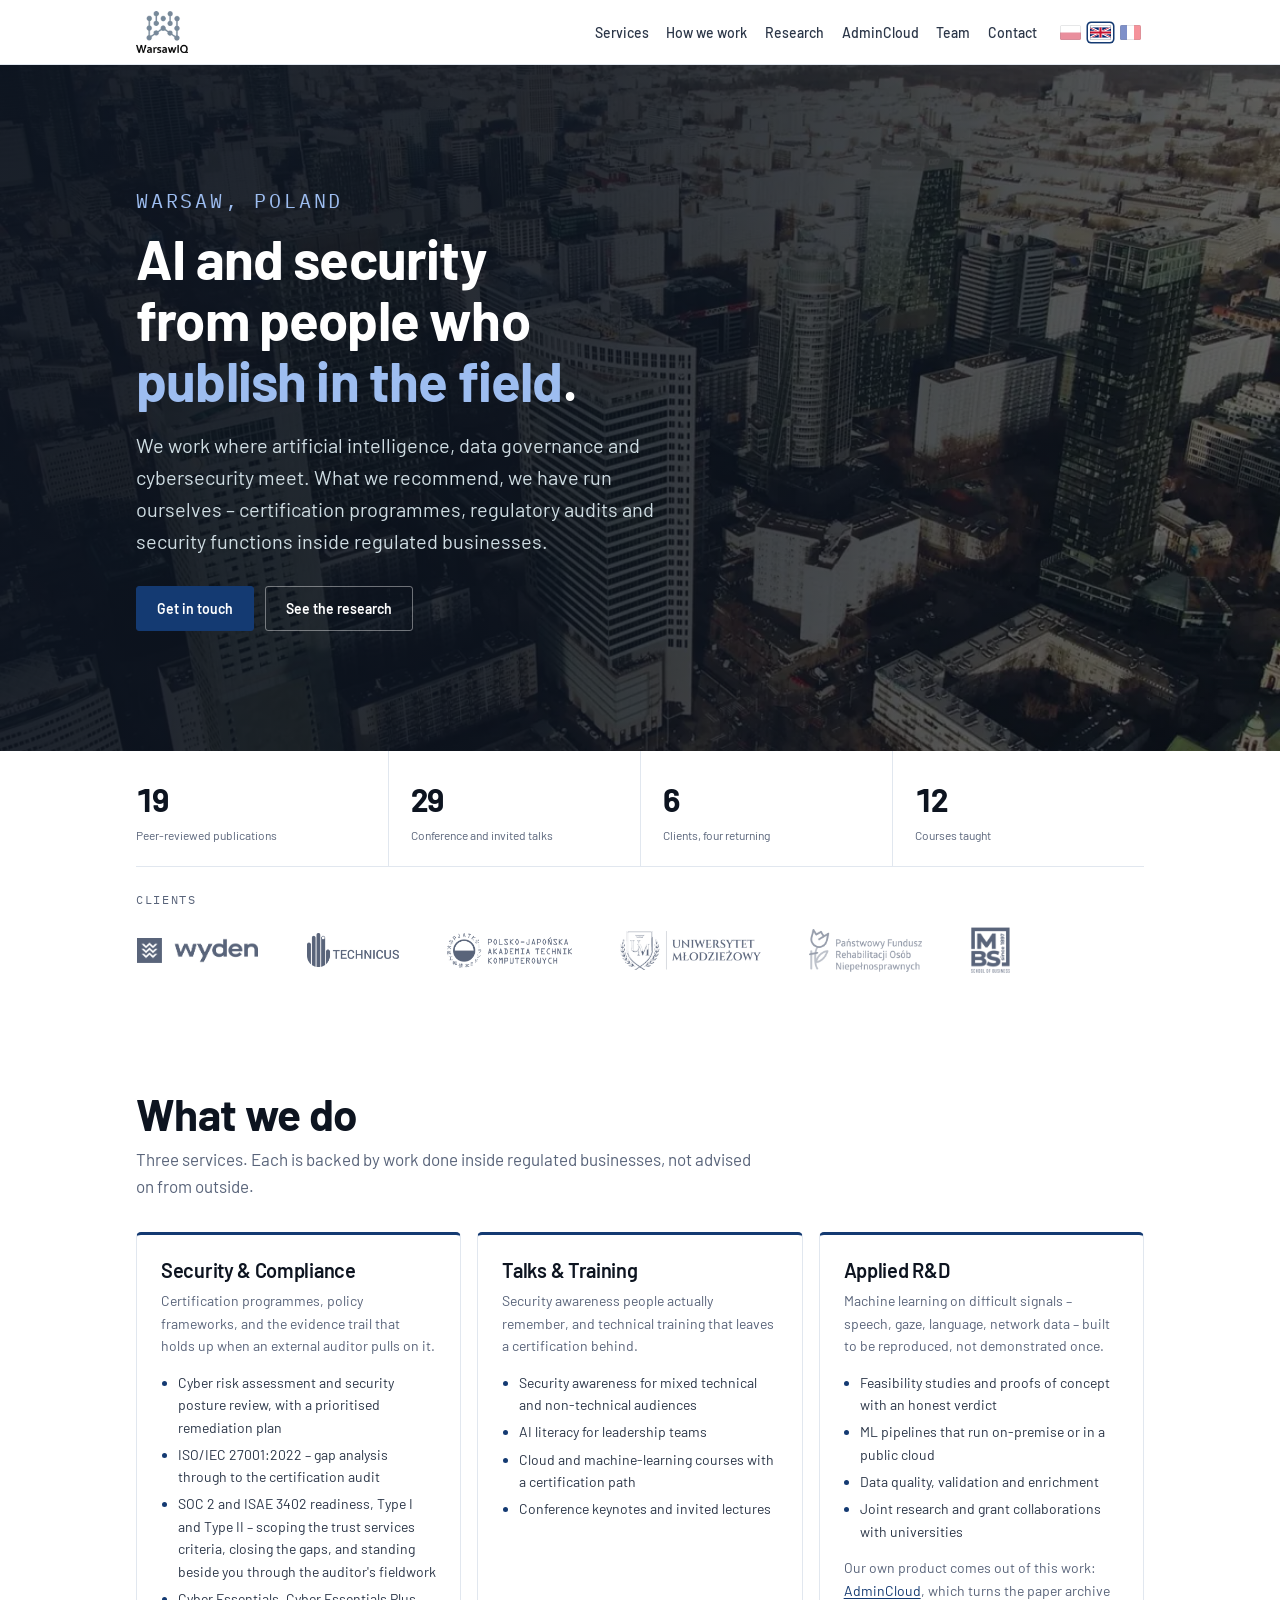
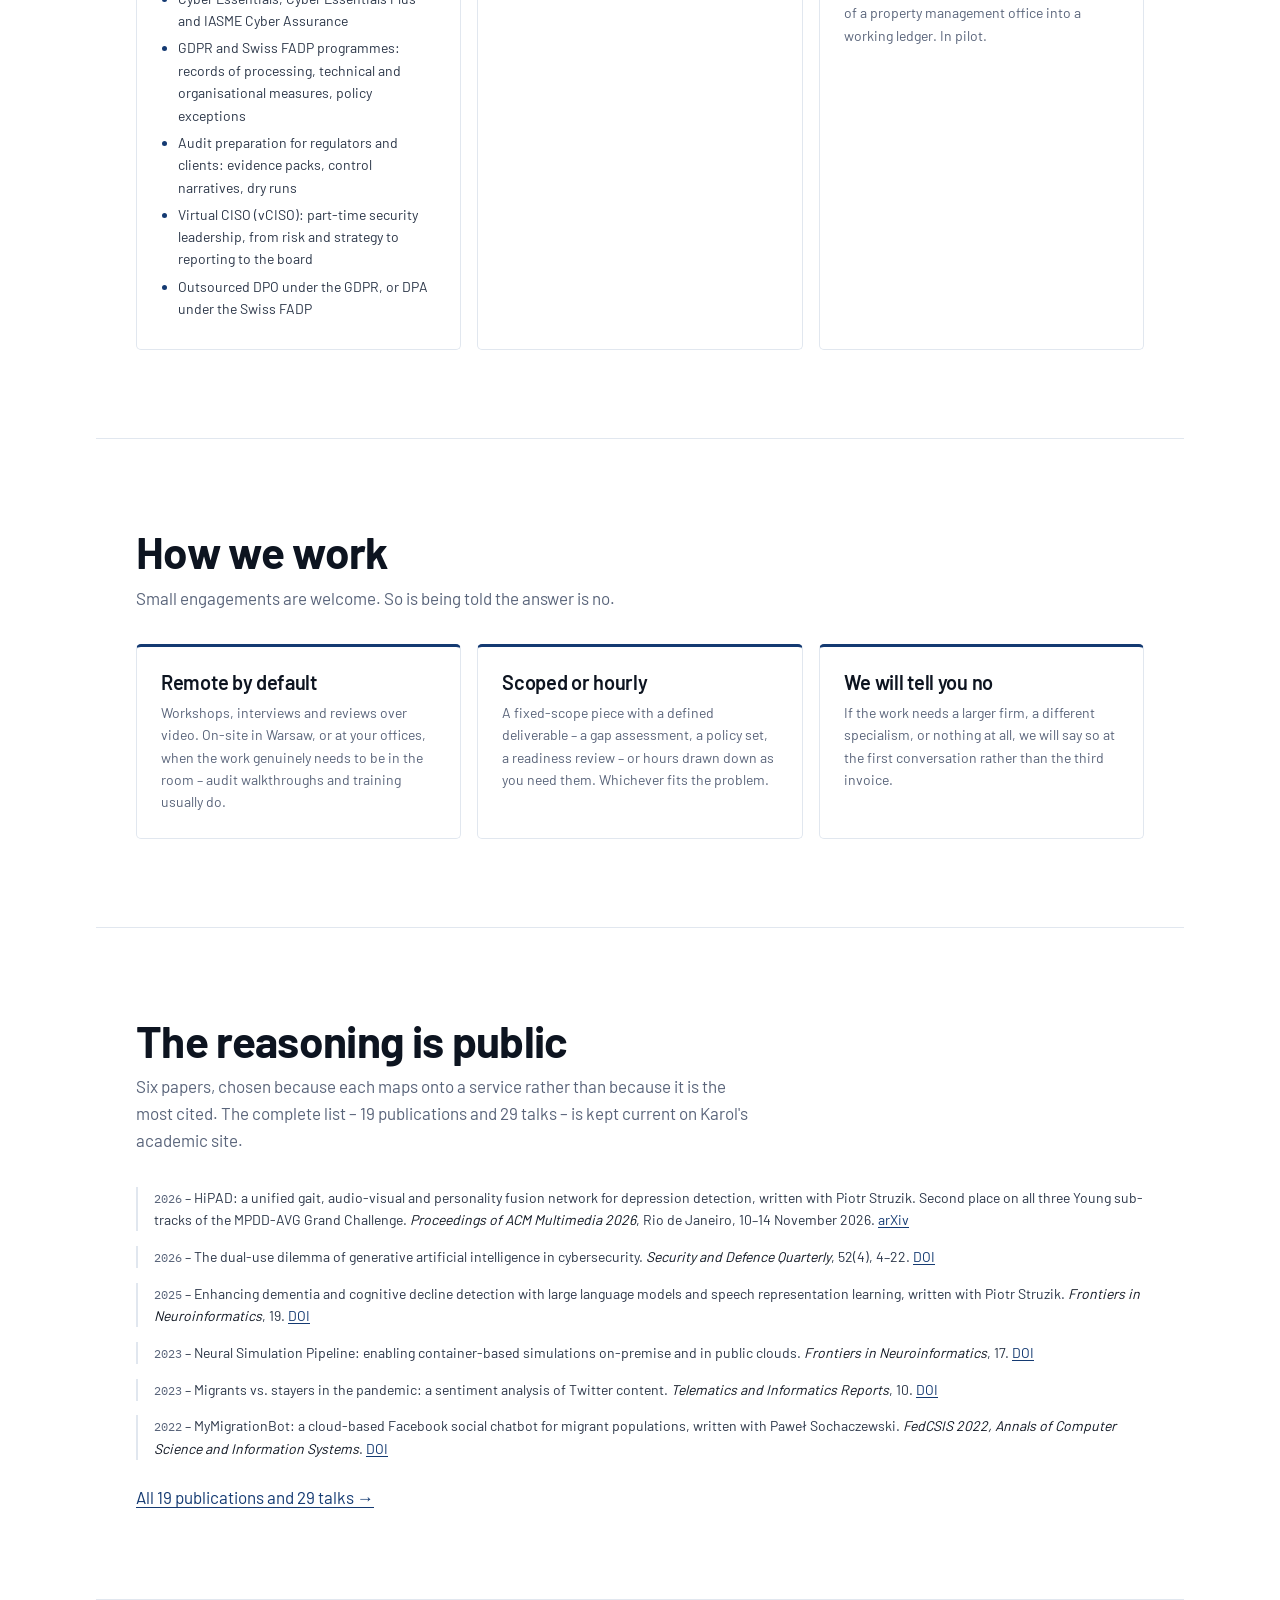
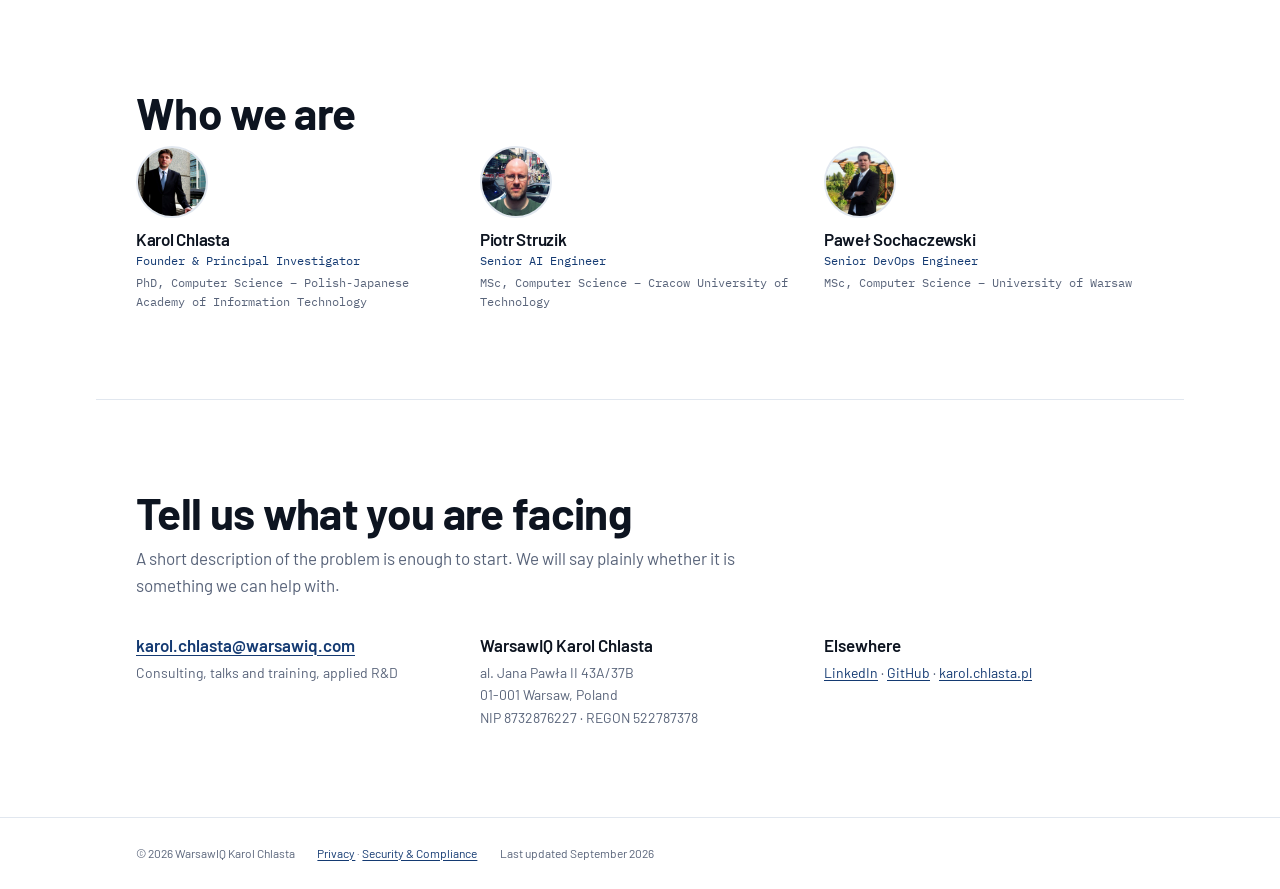
==== commit 0201dab2: "Link the HiPAD entry to arXiv until the ACM DOI goes live" ====
--- a/index.html
+++ b/index.html
@@ -258,7 +258,7 @@
         network for depression detection, written with Piotr Struzik. Second place on all three
         Young sub-tracks of the MPDD-AVG Grand Challenge.
         <cite>Proceedings of ACM Multimedia 2026</cite>, Rio de Janeiro, 10–14 November 2026.
-        <a href="https://doi.org/10.1145/3767308.3836618">DOI</a>
+        <a href="https://arxiv.org/abs/2610.14961">arXiv</a>
       </li>
       <li>
         <span class="year">2026</span> – The dual-use dilemma of generative artificial intelligence
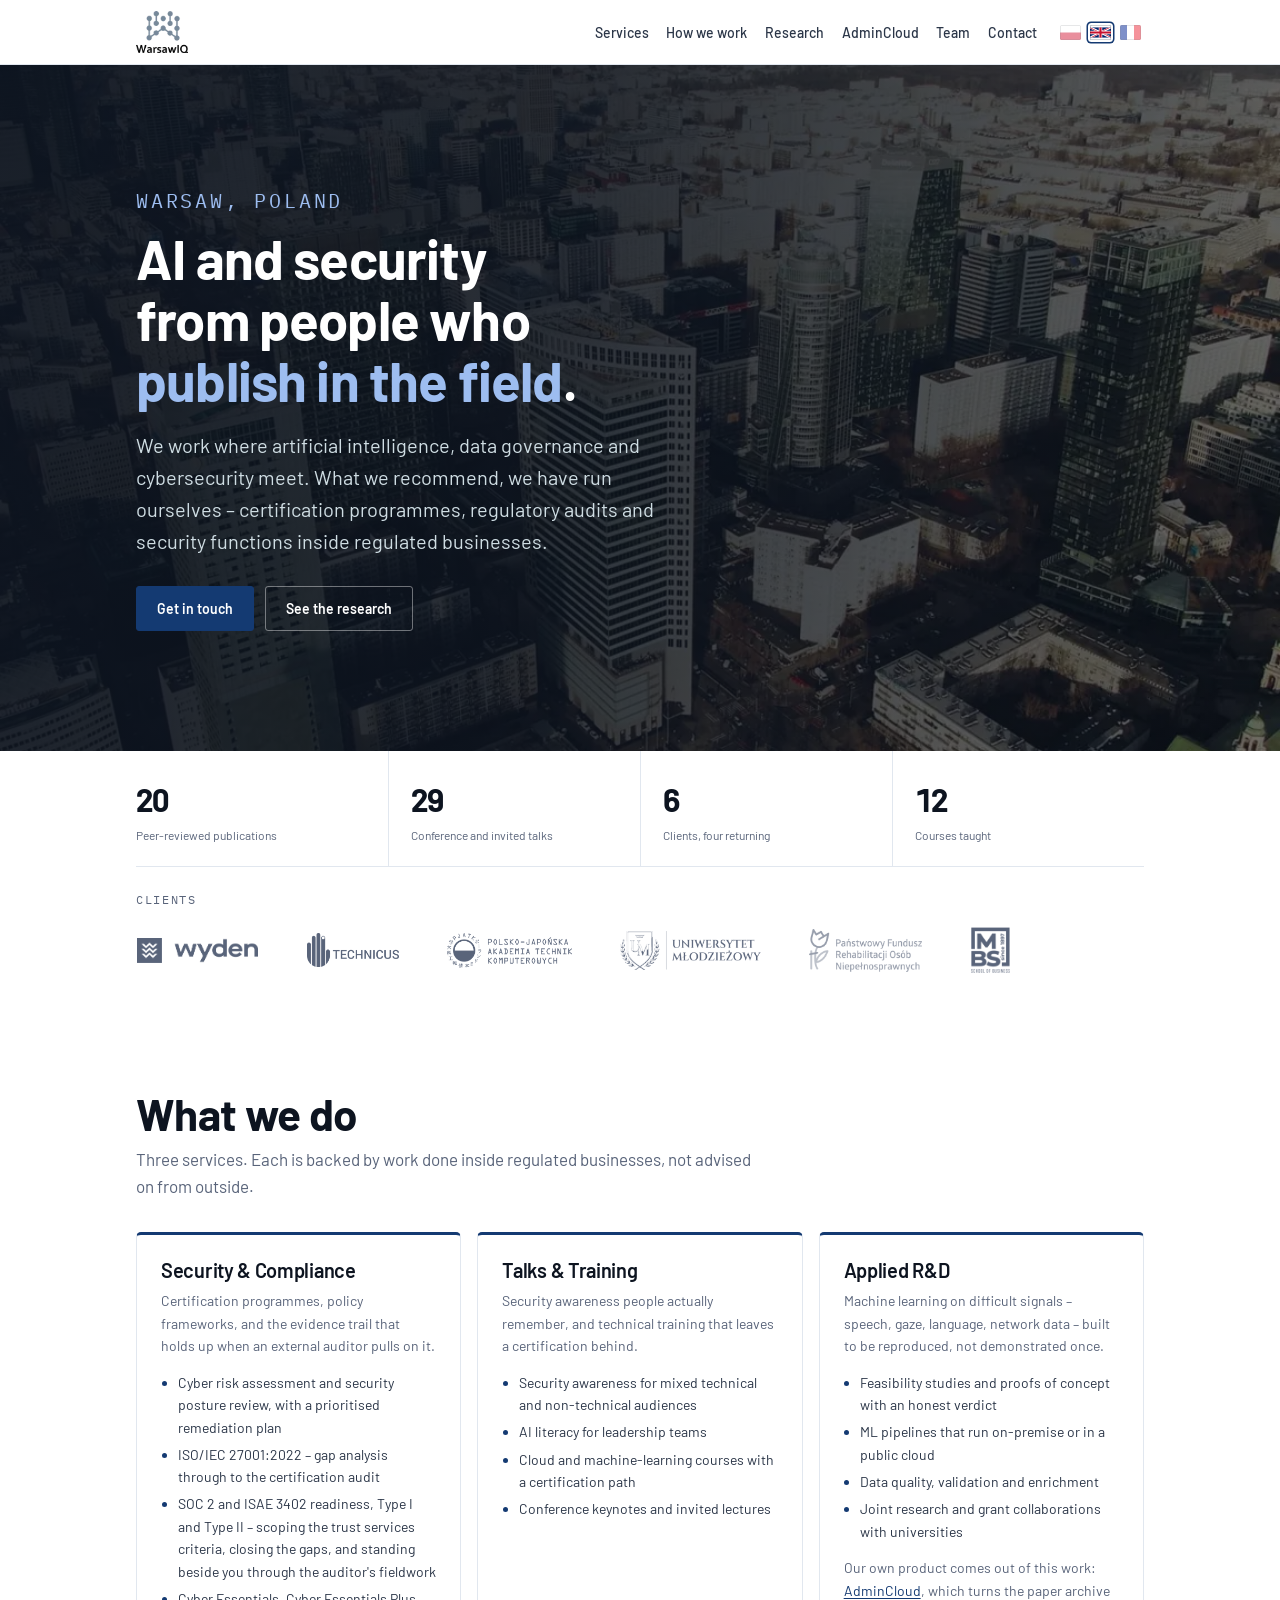
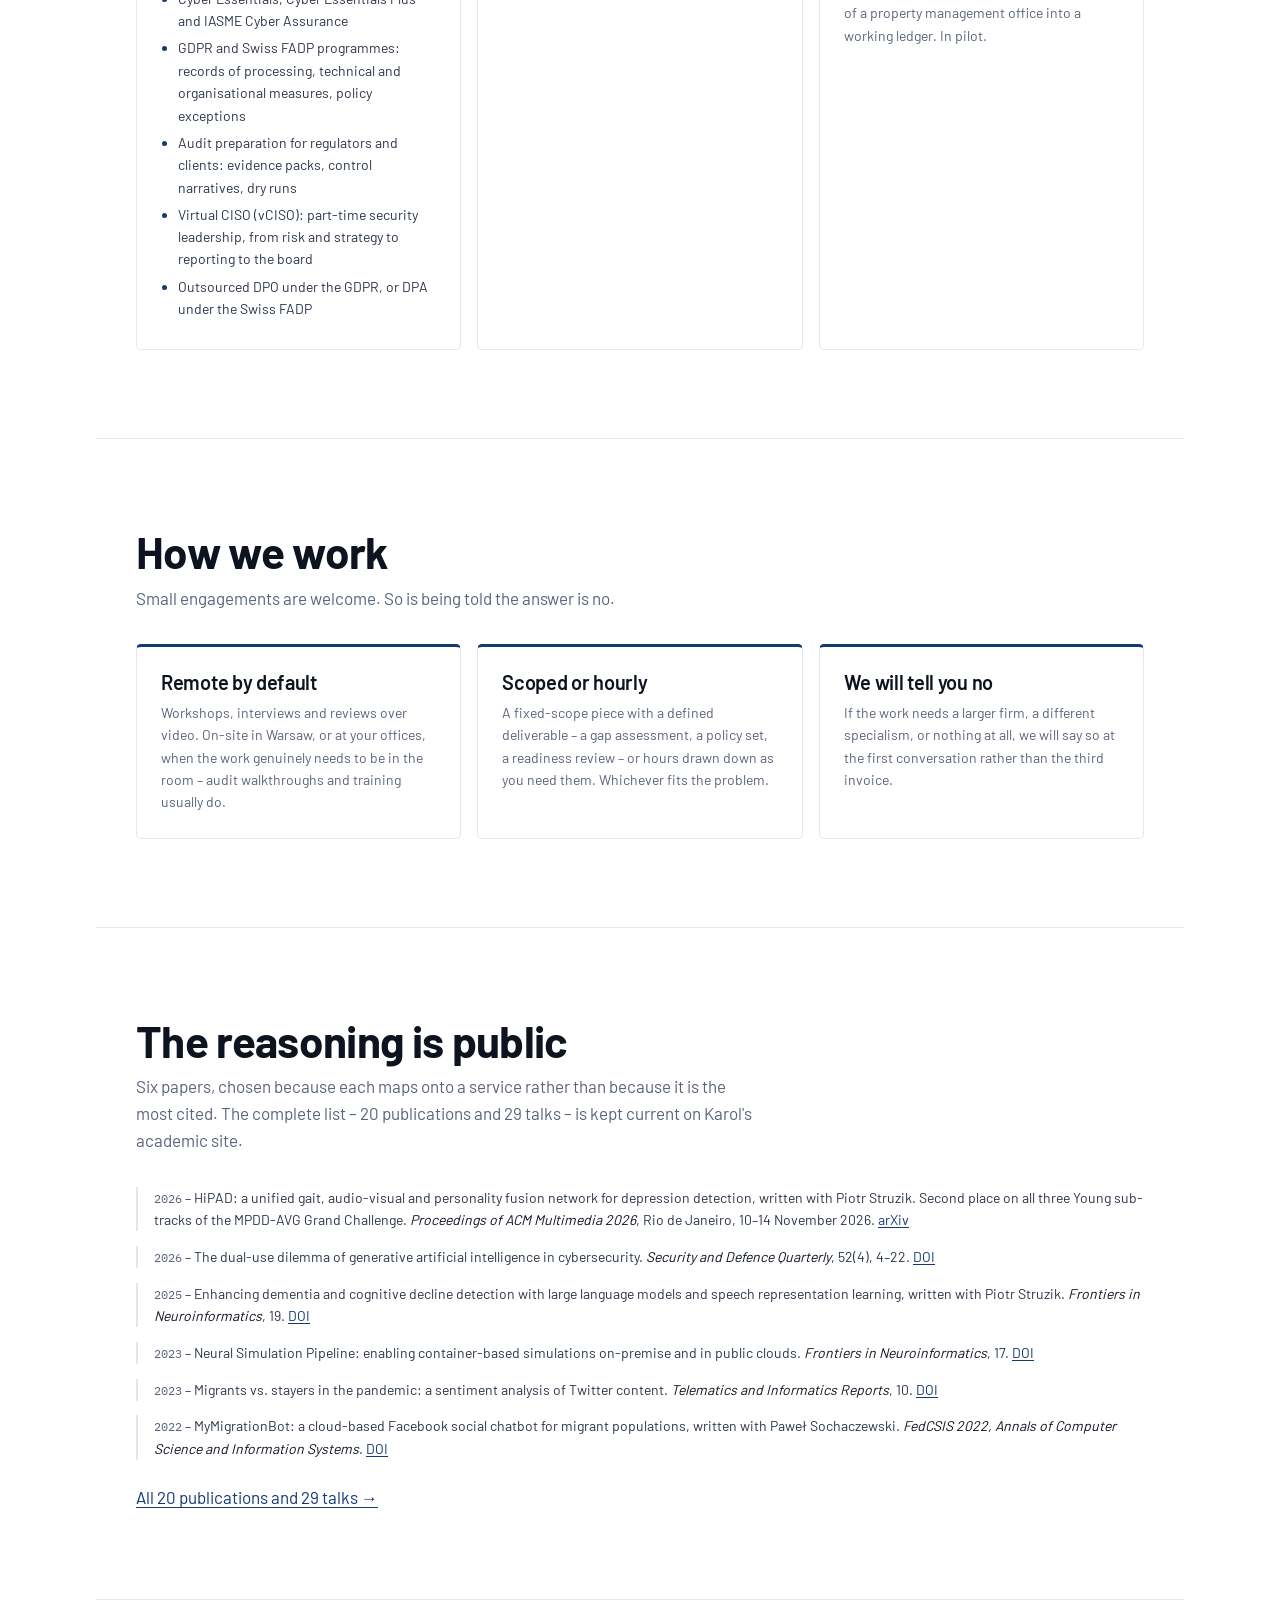
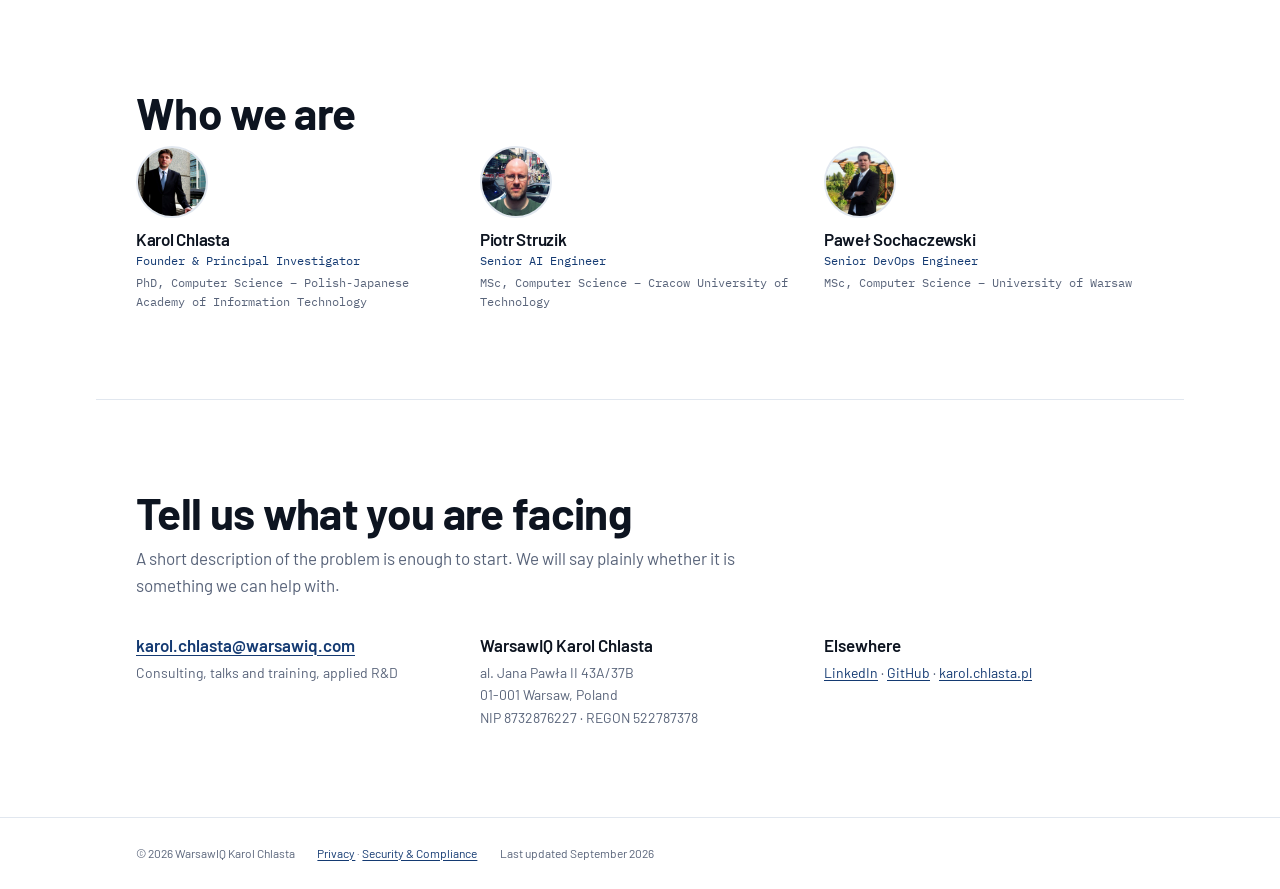
==== commit 239e530c: "Correct the publication count to 20: the academic site already listed 19 before HiPAD" ====
--- a/index.html
+++ b/index.html
@@ -147,7 +147,7 @@
   <!-- proof -->
   <section class="wrap" aria-label="At a glance">
     <dl class="proof">
-      <div><dt>19</dt><dd>Peer-reviewed publications</dd></div>
+      <div><dt>20</dt><dd>Peer-reviewed publications</dd></div>
       <div><dt>29</dt><dd>Conference and invited talks</dd></div>
       <div><dt>6</dt><dd>Clients, four returning</dd></div>
       <div><dt>12</dt><dd>Courses taught</dd></div>
@@ -249,7 +249,7 @@
   <section class="wrap section" id="research">
     <h2 class="sechead">The reasoning is public</h2>
     <p class="lede">Six papers, chosen because each maps onto a service rather than because it is
-      the most cited. The complete list – 19 publications and 29 talks – is kept current on
+      the most cited. The complete list – 20 publications and 29 talks – is kept current on
       Karol's academic site.</p>
 
     <ol class="pubs">
@@ -291,7 +291,7 @@
     </ol>
 
     <p style="margin-top:1.5rem">
-      <a href="https://karol.chlasta.pl/publications/">All 19 publications and 29 talks →</a>
+      <a href="https://karol.chlasta.pl/publications/">All 20 publications and 29 talks →</a>
     </p>
   </section>
 
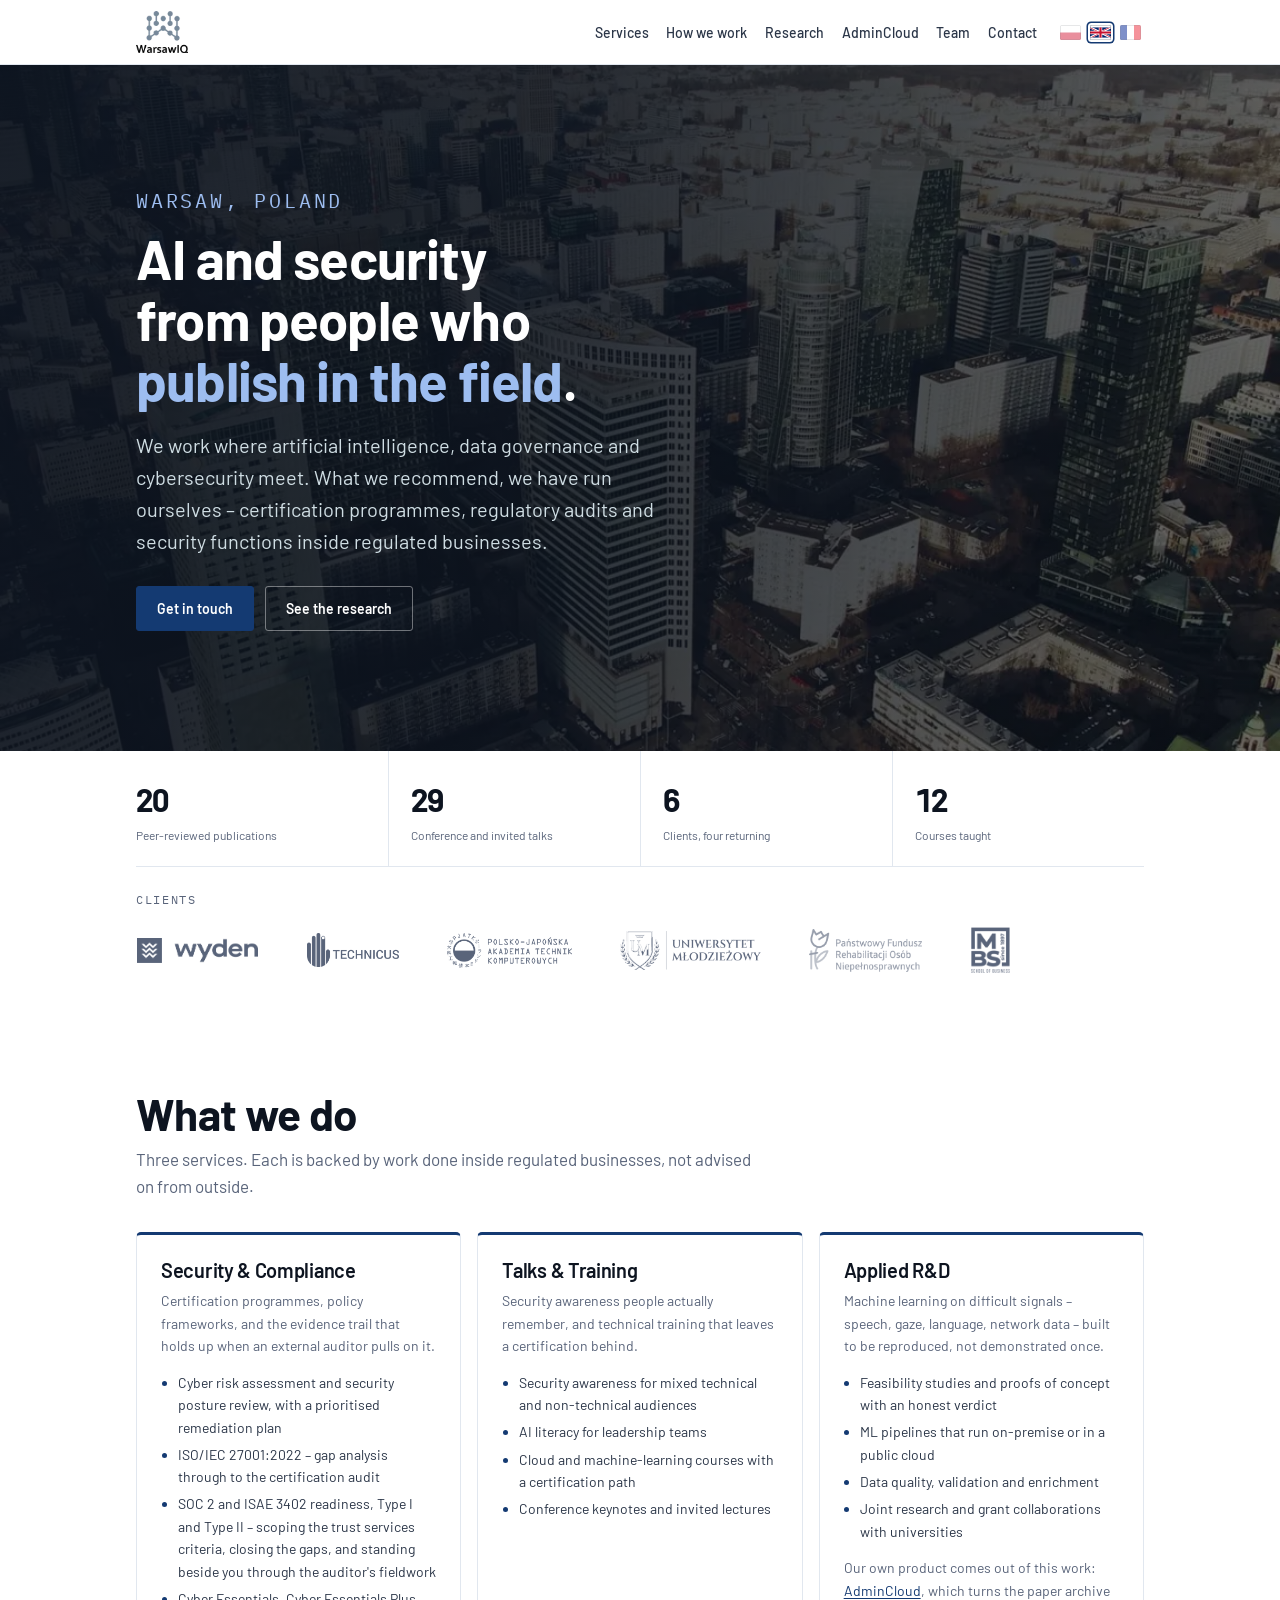
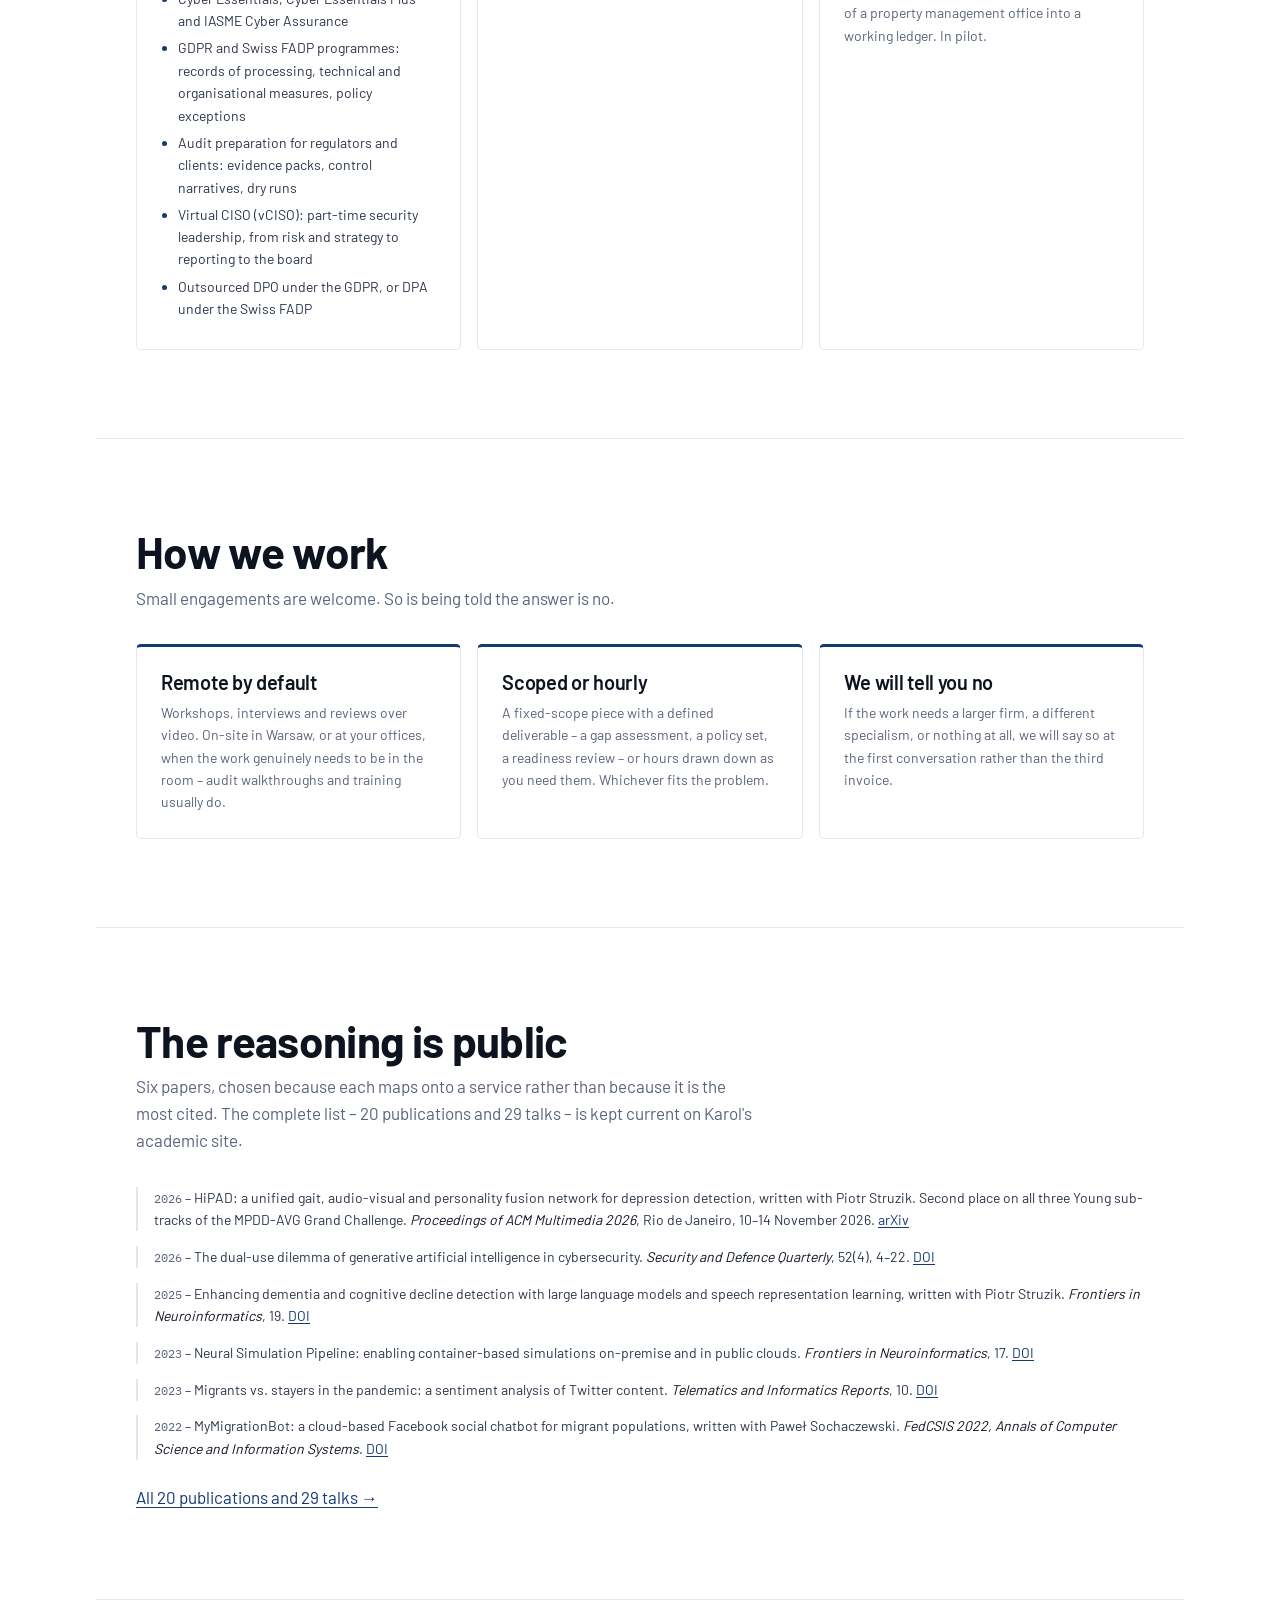
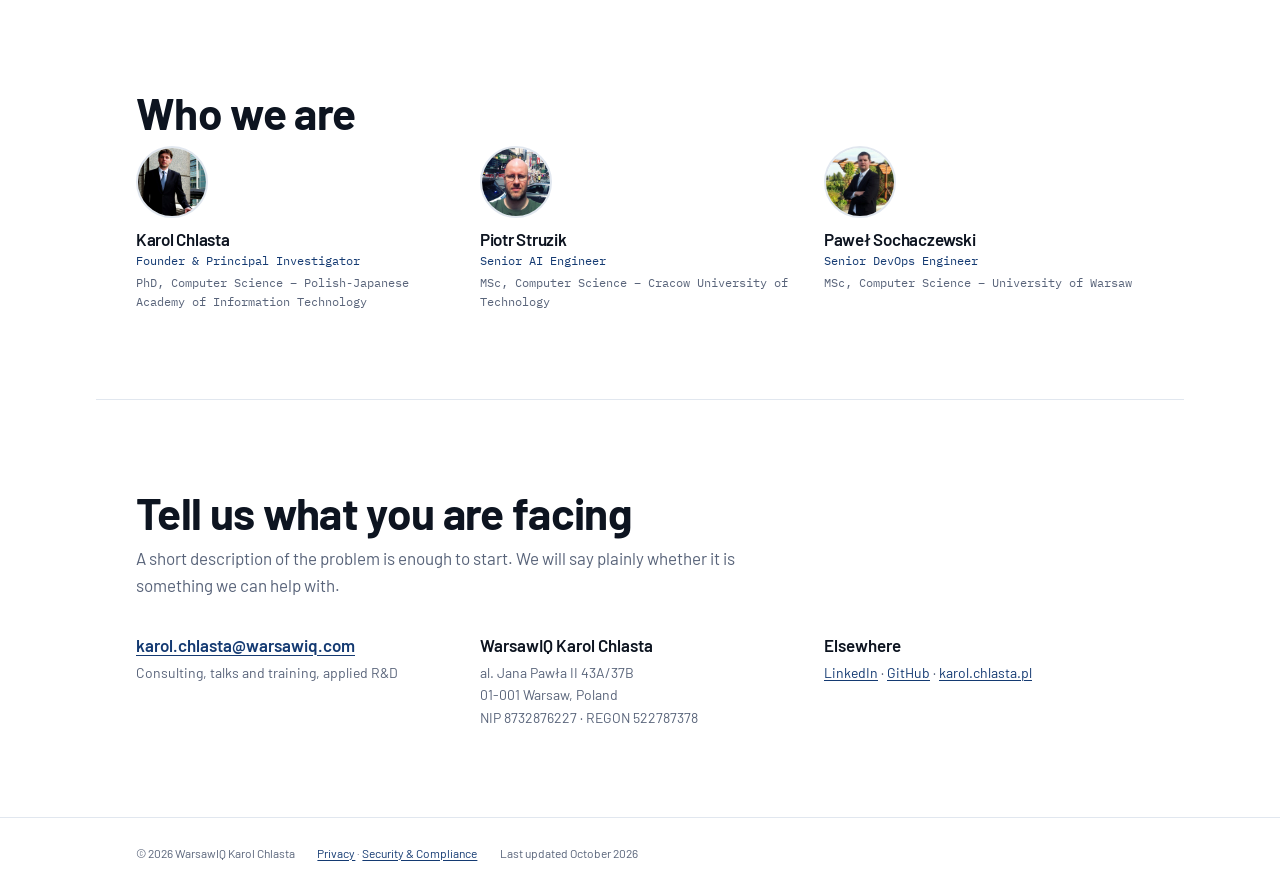
==== commit 1567fe78: "Set the homepage last-updated month to October 2026 in English and French" ====
--- a/index.html
+++ b/index.html
@@ -354,7 +354,7 @@
   <div class="wrap">
     <span>© 2026 WarsawIQ Karol Chlasta</span>
     <span><a href="/privacy/">Privacy</a> · <a href="/security/">Security &amp; Compliance</a></span>
-    <span>Last updated September 2026</span>
+    <span>Last updated October 2026</span>
   </div>
 </footer>
 
